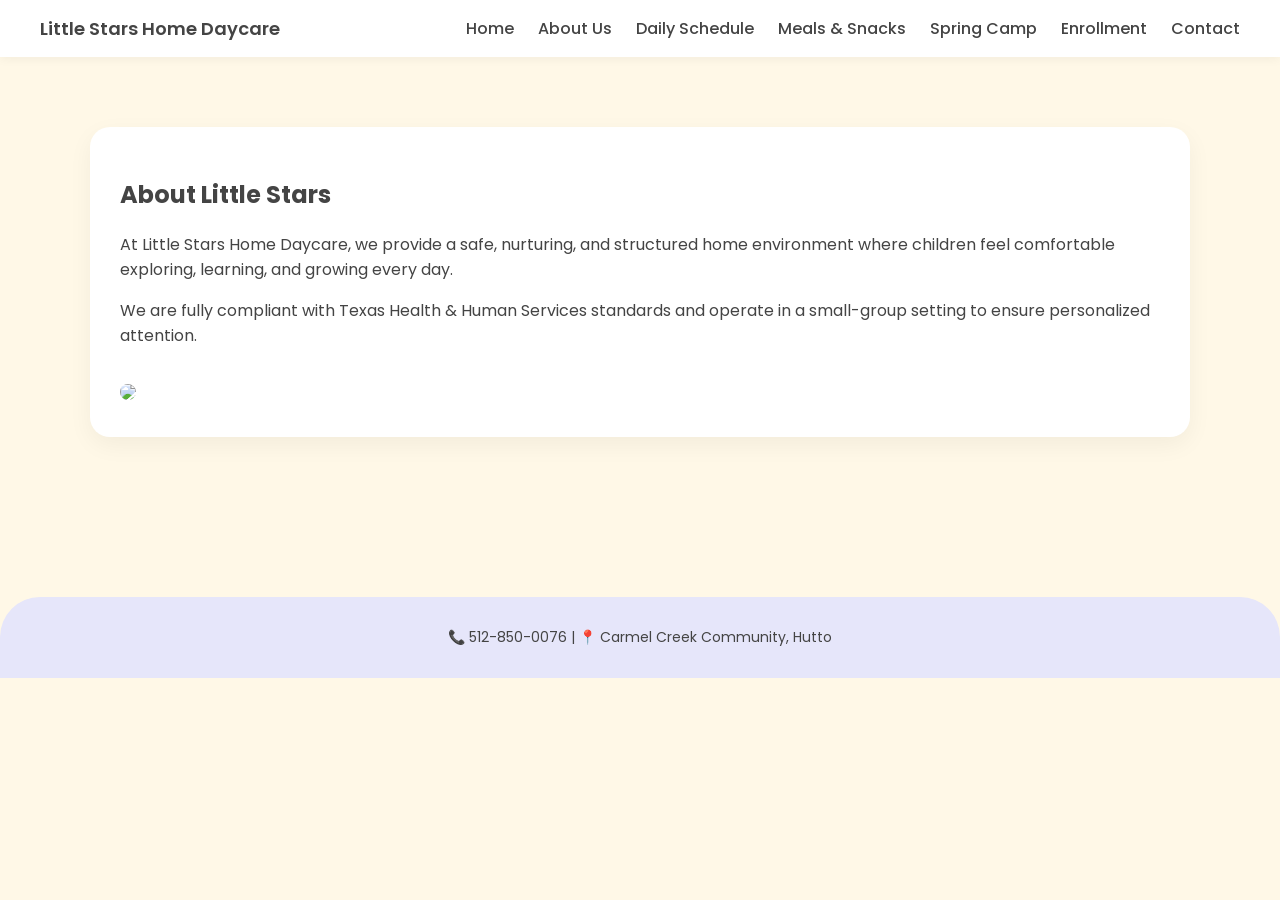
==== about.html @ d5d42a14 "Add about.html for Little Stars Home Daycare" ====
<!DOCTYPE html>
<html>
<head>
  <title>About Us - Little Stars Home Daycare</title>
  <link rel="stylesheet" href="style.css">
  <link href="https://fonts.googleapis.com/css2?family=Poppins:wght@300;500;600&display=swap" rel="stylesheet">
</head>
<body>

<nav>
  <div class="logo">Little Stars Home Daycare</div>
  <div>
    <a href="index.html">Home</a>
    <a href="about.html">About Us</a>
    <a href="schedule.html">Daily Schedule</a>
    <a href="meals.html">Meals & Snacks</a>
    <a href="spring-camp.html">Spring Camp</a>
    <a href="enrollment.html">Enrollment</a>
    <a href="contact.html">Contact</a>
  </div>
</nav>

<div class="section">
  <div class="card">
    <h2>About Little Stars</h2>
    <p>
      At Little Stars Home Daycare, we provide a safe, nurturing, and structured
      home environment where children feel comfortable exploring, learning,
      and growing every day.
    </p>
    <p>
      We are fully compliant with Texas Health & Human Services standards
      and operate in a small-group setting to ensure personalized attention.
    </p>

    <img src="images/classroom.jpg" class="image-placeholder">
  </div>
</div>

<footer>
  📞 512-850-0076 | 📍 Carmel Creek Community, Hutto
</footer>

</body>
</html>
---- style.css ----
body {
  margin: 0;
  font-family: 'Poppins', sans-serif;
  background-color: #FFF8E7;
  color: #444;
}

nav {
  background: white;
  padding: 15px 40px;
  display: flex;
  justify-content: space-between;
  align-items: center;
  box-shadow: 0 2px 10px rgba(0,0,0,0.05);
  position: sticky;
  top: 0;
  z-index: 1000;
}

.logo {
  font-weight: 600;
  font-size: 18px;
}

nav a {
  text-decoration: none;
  color: #444;
  margin-left: 20px;
  font-weight: 500;
}

nav a:hover {
  color: #7A9E9F;
}

.hero {
  background: linear-gradient(135deg, #E6E6FA, #DFF7F2);
  padding: 100px 20px;
  text-align: center;
  border-radius: 0 0 40px 40px;
}

.hero h1 {
  font-size: 2.6rem;
  margin-bottom: 15px;
}

.hero p {
  font-size: 1.2rem;
  margin-bottom: 25px;
}

.button {
  background: #7A9E9F;
  color: white;
  padding: 12px 25px;
  border-radius: 30px;
  text-decoration: none;
  font-weight: 500;
  display: inline-block;
}

.button:hover {
  background: #5f8586;
}

.section {
  padding: 70px 20px;
  max-width: 1100px;
  margin: auto;
}

.card {
  background: white;
  padding: 30px;
  border-radius: 20px;
  box-shadow: 0 8px 25px rgba(0,0,0,0.05);
  margin-bottom: 30px;
}

.image-placeholder {
  width: 100%;
  border-radius: 20px;
  margin-top: 20px;
}

form input, form textarea {
  width: 100%;
  padding: 12px;
  margin-bottom: 15px;
  border-radius: 10px;
  border: 1px solid #ddd;
  font-family: inherit;
}

form button {
  border: none;
  cursor: pointer;
}

footer {
  background: #E6E6FA;
  text-align: center;
  padding: 30px;
  margin-top: 60px;
  border-radius: 40px 40px 0 0;
  font-size: 14px;
}

/* Responsive */
@media (max-width: 768px) {
  nav {
    flex-direction: column;
  }

  nav div {
    margin-top: 10px;
    text-align: center;
  }

  .hero h1 {
    font-size: 2rem;
  }
}
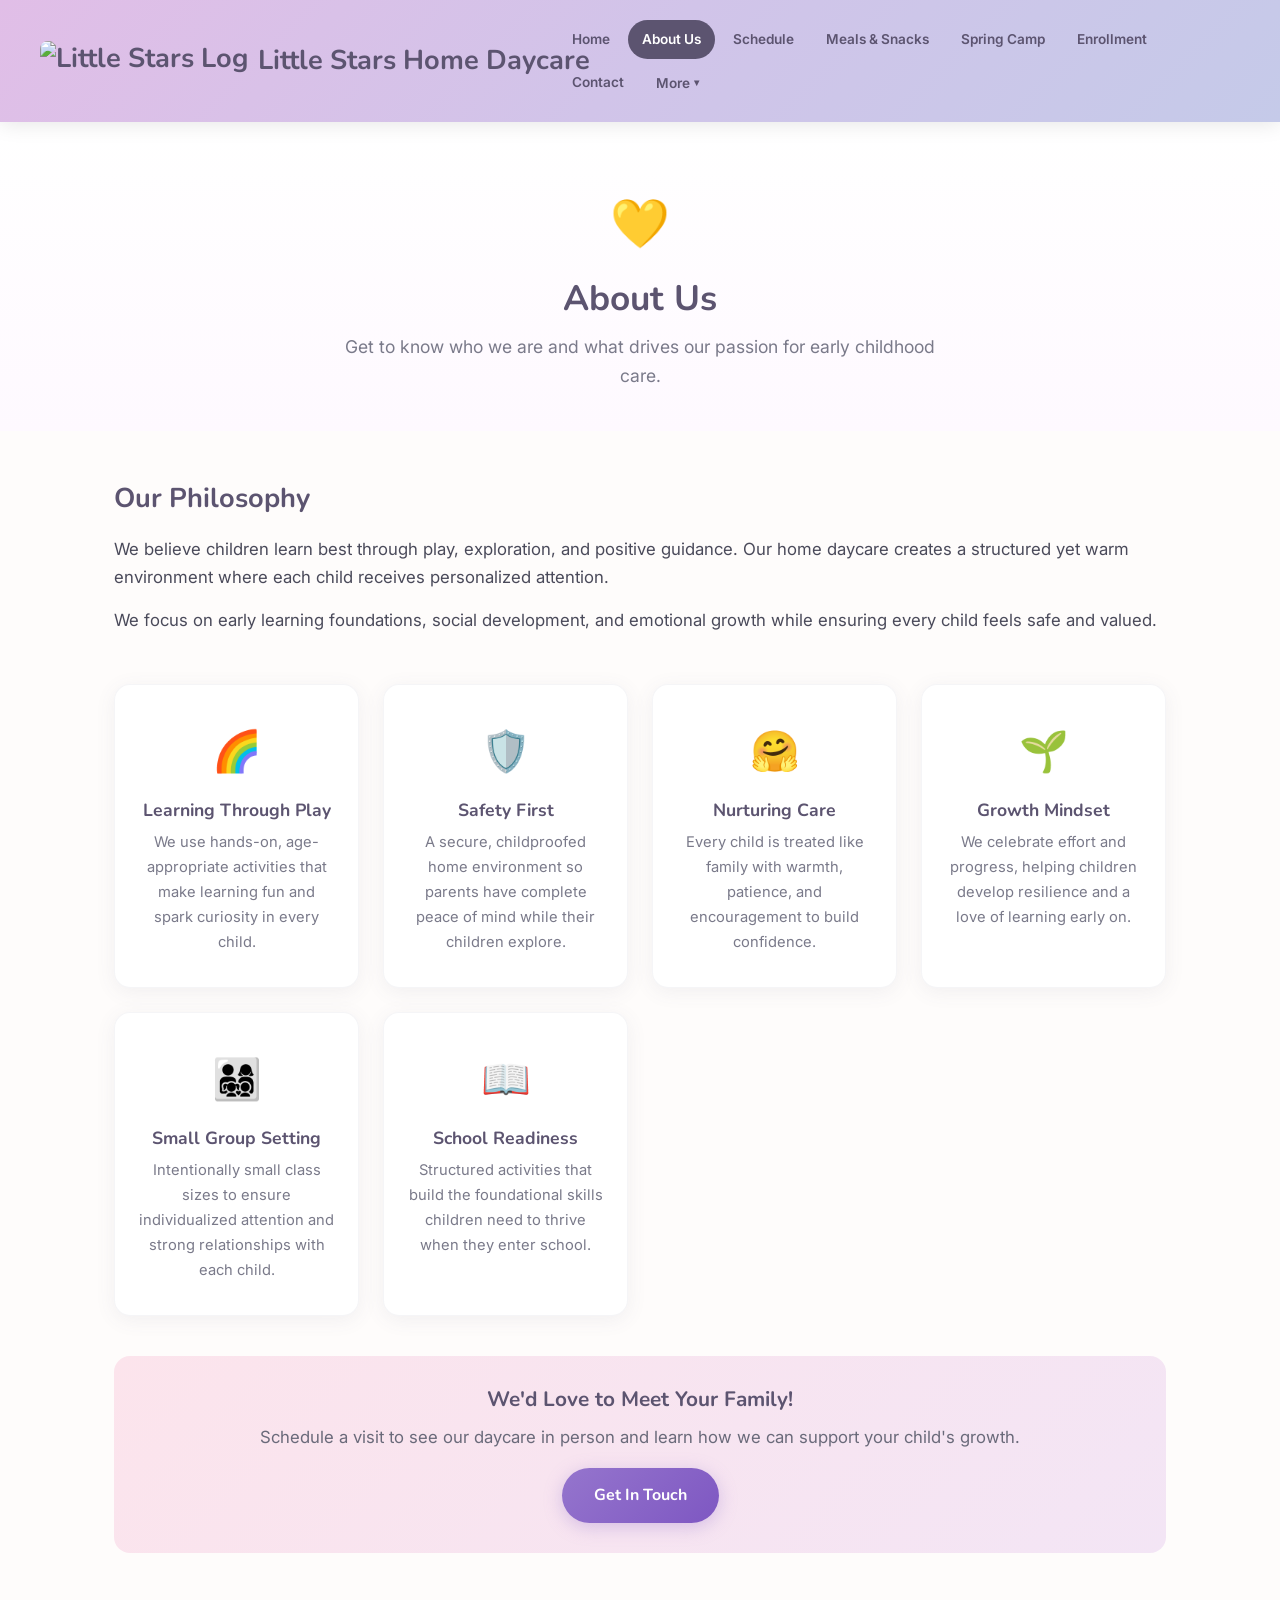
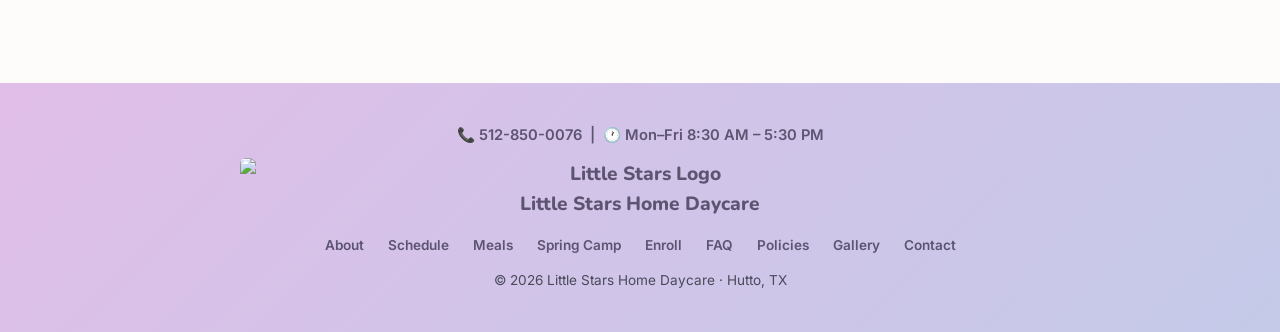
==== commit 1939ddc0: "Made many changes" ====
--- a/about.html
+++ b/about.html
@@ -1,44 +1,114 @@
 <!DOCTYPE html>
-<html>
+<html lang="en">
 <head>
+  <meta charset="UTF-8">
+  <meta name="viewport" content="width=device-width, initial-scale=1.0">
+  <meta name="description" content="Learn about Little Stars Home Daycare — our philosophy, values, and commitment to early childhood development in Hutto, TX.">
   <title>About Us - Little Stars Home Daycare</title>
-  <link rel="stylesheet" href="style.css">
-  <link href="https://fonts.googleapis.com/css2?family=Poppins:wght@300;500;600&display=swap" rel="stylesheet">
+  <link rel="preconnect" href="https://fonts.googleapis.com">
+  <link rel="preconnect" href="https://fonts.gstatic.com" crossorigin>
+  <link href="https://fonts.googleapis.com/css2?family=Inter:wght@400;500;600&family=Nunito:wght@700;800&display=swap" rel="stylesheet">
+  <link rel="icon" type="image/png" href="littlestarslogo.png">
+  <link rel="stylesheet" href="styles.css">
 </head>
 <body>
 
-<nav>
-  <div class="logo">Little Stars Home Daycare</div>
-  <div>
-    <a href="index.html">Home</a>
-    <a href="about.html">About Us</a>
-    <a href="schedule.html">Daily Schedule</a>
-    <a href="meals.html">Meals & Snacks</a>
-    <a href="spring-camp.html">Spring Camp</a>
-    <a href="enrollment.html">Enrollment</a>
-    <a href="contact.html">Contact</a>
+<header>
+  <div class="header-inner">
+    <h1><a href="index.html"><img src="littlestarslogo.png" alt="Little Stars Logo" class="logo-img"> Little Stars Home Daycare</a></h1>
+    <button class="menu-toggle" aria-label="Toggle menu" onclick="document.querySelector('nav').classList.toggle('active')">
+      <span></span><span></span><span></span>
+    </button>
+    <nav>
+      <a href="index.html">Home</a>
+      <a href="about.html" class="active">About Us</a>
+      <a href="schedule.html">Schedule</a>
+      <a href="meals.html">Meals &amp; Snacks</a>
+      <a href="springcamp.html">Spring Camp</a>
+      <a href="enrollment.html">Enrollment</a>
+      <a href="contact.html">Contact</a>
+      <div class="nav-dropdown">
+        <button class="dropdown-toggle">More <span class="dropdown-arrow">&#9662;</span></button>
+        <div class="dropdown-menu"><div class="dropdown-menu-inner">
+          <a href="gallery.html">Gallery</a>
+          <a href="faq.html">FAQ</a>
+          <a href="policies.html">Policies</a>
+        </div></div>
+      </div>
+    </nav>
   </div>
-</nav>
+</header>
 
-<div class="section">
-  <div class="card">
-    <h2>About Little Stars</h2>
-    <p>
-      At Little Stars Home Daycare, we provide a safe, nurturing, and structured
-      home environment where children feel comfortable exploring, learning,
-      and growing every day.
-    </p>
-    <p>
-      We are fully compliant with Texas Health & Human Services standards
-      and operate in a small-group setting to ensure personalized attention.
-    </p>
+<div class="page-banner">
+  <span class="banner-icon">💛</span>
+  <h2>About Us</h2>
+  <p>Get to know who we are and what drives our passion for early childhood care.</p>
+</div>
 
-    <img src="images/classroom.jpg" class="image-placeholder">
+<div class="container">
+  <div class="section">
+    <h2>Our Philosophy</h2>
+    <p>We believe children learn best through play, exploration, and positive guidance. Our home daycare creates a structured yet warm environment where each child receives personalized attention.</p>
+    <p>We focus on early learning foundations, social development, and emotional growth while ensuring every child feels safe and valued.</p>
+  </div>
+
+  <div class="values-grid">
+    <div class="value-card animate-in">
+      <span class="value-icon">🌈</span>
+      <h3>Learning Through Play</h3>
+      <p>We use hands-on, age-appropriate activities that make learning fun and spark curiosity in every child.</p>
+    </div>
+    <div class="value-card animate-in">
+      <span class="value-icon">🛡️</span>
+      <h3>Safety First</h3>
+      <p>A secure, childproofed home environment so parents have complete peace of mind while their children explore.</p>
+    </div>
+    <div class="value-card animate-in">
+      <span class="value-icon">🤗</span>
+      <h3>Nurturing Care</h3>
+      <p>Every child is treated like family with warmth, patience, and encouragement to build confidence.</p>
+    </div>
+    <div class="value-card animate-in">
+      <span class="value-icon">🌱</span>
+      <h3>Growth Mindset</h3>
+      <p>We celebrate effort and progress, helping children develop resilience and a love of learning early on.</p>
+    </div>
+    <div class="value-card animate-in">
+      <span class="value-icon">👨‍👩‍👧‍👦</span>
+      <h3>Small Group Setting</h3>
+      <p>Intentionally small class sizes to ensure individualized attention and strong relationships with each child.</p>
+    </div>
+    <div class="value-card animate-in">
+      <span class="value-icon">📖</span>
+      <h3>School Readiness</h3>
+      <p>Structured activities that build the foundational skills children need to thrive when they enter school.</p>
+    </div>
+  </div>
+
+  <div class="highlight-box" style="margin-top: 40px;">
+    <h3>We'd Love to Meet Your Family!</h3>
+    <p>Schedule a visit to see our daycare in person and learn how we can support your child's growth.</p>
+    <a href="contact.html" class="btn btn-primary" style="margin-top: 16px;">Get In Touch</a>
   </div>
 </div>
 
 <footer>
-  📞 512-850-0076 | 📍 Carmel Creek Community, Hutto
+  <div class="footer-inner">
+    <div class="footer-info">📞 512-850-0076 &nbsp;|&nbsp; 🕐 Mon–Fri 8:30 AM – 5:30 PM</div>
+    <div class="footer-brand"><img src="littlestarslogo.png" alt="Little Stars Logo" class="logo-img">Little Stars Home Daycare</div>
+    <div class="footer-links">
+      <a href="about.html">About</a>
+      <a href="schedule.html">Schedule</a>
+      <a href="meals.html">Meals</a>
+      <a href="springcamp.html">Spring Camp</a>
+      <a href="enrollment.html">Enroll</a>
+      <a href="faq.html">FAQ</a>
+      <a href="policies.html">Policies</a>
+      <a href="gallery.html">Gallery</a>
+      <a href="contact.html">Contact</a>
+    </div>
+    <div class="footer-copy">&copy; 2026 Little Stars Home Daycare &middot; Hutto, TX</div>
+  </div>
 </footer>
 
 </body>
--- a/styles.css
+++ b/styles.css
@@ -0,0 +1,1302 @@
+/* ===== Google Fonts imported in HTML ===== */
+
+/* ===== Reset & Base ===== */
+*, *::before, *::after {
+  margin: 0;
+  padding: 0;
+  box-sizing: border-box;
+}
+
+html {
+  scroll-behavior: smooth;
+}
+
+body {
+  font-family: 'Inter', 'Segoe UI', sans-serif;
+  background-color: #fefcfb;
+  color: #4a4a5a;
+  line-height: 1.7;
+  overflow-x: hidden;
+}
+
+h1, h2, h3, h4 {
+  font-family: 'Nunito', 'Segoe UI', sans-serif;
+  color: #5c5470;
+  line-height: 1.3;
+}
+
+:root {
+  --text-light: #7a7a8a;
+}
+
+img {
+  max-width: 100%;
+  display: block;
+}
+
+a {
+  color: inherit;
+  text-decoration: none;
+}
+
+/* ===== Header & Navigation ===== */
+header {
+  background: linear-gradient(135deg, #e1bee7 0%, #d1c4e9 50%, #c5cae9 100%);
+  padding: 20px 30px;
+  position: sticky;
+  top: 0;
+  z-index: 1000;
+  box-shadow: 0 2px 20px rgba(0,0,0,0.1);
+}
+
+.header-inner {
+  max-width: 1200px;
+  margin: 0 auto;
+  display: flex;
+  align-items: center;
+  justify-content: space-between;
+  gap: 12px;
+  position: relative;
+}
+
+header h1 {
+  font-size: 1.7rem;
+  color: #5c5470;
+  white-space: nowrap;
+  min-width: 0;
+}
+
+header h1 a {
+  display: flex;
+  align-items: center;
+  gap: 10px;
+  text-decoration: none;
+  color: inherit;
+  white-space: nowrap;
+}
+
+header h1 .logo-img {
+  height: 40px;
+  width: auto;
+  border-radius: 8px;
+}
+
+.footer-brand .logo-img {
+  height: 30px;
+  width: auto;
+  vertical-align: middle;
+  border-radius: 6px;
+  margin-right: 6px;
+}
+
+header h1 .logo-icon {
+  font-size: 1.8rem;
+}
+
+nav {
+  display: flex;
+  align-items: center;
+  gap: 4px;
+  flex-wrap: wrap;
+}
+
+nav a {
+  padding: 8px 14px;
+  border-radius: 25px;
+  font-weight: 600;
+  font-size: 0.85rem;
+  color: #5c5470;
+  transition: all 0.3s ease;
+  position: relative;
+}
+
+nav a:hover {
+  background: rgba(92, 84, 112, 0.1);
+  color: #3d3555;
+}
+
+nav a.active {
+  background: #5c5470;
+  color: #fff;
+}
+
+/* Nav Dropdown (More menu) */
+.nav-dropdown {
+  position: relative;
+}
+
+.nav-dropdown > .dropdown-toggle {
+  padding: 8px 14px;
+  border-radius: 25px;
+  font-weight: 600;
+  font-size: 0.85rem;
+  color: #5c5470;
+  cursor: pointer;
+  transition: all 0.3s ease;
+  background: transparent;
+  border: none;
+  font-family: 'Inter', 'Segoe UI', sans-serif;
+  display: flex;
+  align-items: center;
+  gap: 4px;
+}
+
+.nav-dropdown > .dropdown-toggle:hover {
+  background: rgba(92, 84, 112, 0.1);
+  color: #3d3555;
+}
+
+.nav-dropdown > .dropdown-toggle.has-active {
+  background: #5c5470;
+  color: #fff;
+}
+
+.dropdown-arrow {
+  font-size: 0.65rem;
+  transition: transform 0.3s ease;
+}
+
+.nav-dropdown:hover .dropdown-arrow {
+  transform: rotate(180deg);
+}
+
+.dropdown-menu {
+  display: none;
+  position: absolute;
+  top: 100%;
+  right: 0;
+  padding-top: 6px;
+  background: transparent;
+  min-width: 170px;
+  z-index: 1002;
+}
+
+.dropdown-menu-inner {
+  background: #fff;
+  border-radius: 14px;
+  box-shadow: 0 10px 35px rgba(92, 84, 112, 0.18);
+  border: 1px solid rgba(92, 84, 112, 0.08);
+  padding: 8px;
+}
+
+.nav-dropdown:hover .dropdown-menu {
+  display: block;
+}
+
+.dropdown-menu a {
+  display: block;
+  padding: 10px 16px;
+  border-radius: 10px;
+  font-weight: 600;
+  font-size: 0.88rem;
+  color: #5c5470;
+  transition: all 0.2s ease;
+  white-space: nowrap;
+}
+
+.dropdown-menu a:hover {
+  background: rgba(92, 84, 112, 0.08);
+}
+
+.dropdown-menu a.active {
+  background: #5c5470;
+  color: #fff;
+}
+
+/* Hamburger Menu */
+.menu-toggle {
+  display: none;
+  flex-direction: column;
+  gap: 5px;
+  cursor: pointer;
+  padding: 8px;
+  border: none;
+  background: transparent;
+  z-index: 1001;
+}
+
+.menu-toggle span {
+  display: block;
+  width: 26px;
+  height: 3px;
+  background: #5c5470;
+  border-radius: 3px;
+  transition: all 0.3s ease;
+}
+
+/* ===== Hero Section ===== */
+.hero {
+  text-align: center;
+  padding: 80px 20px 60px;
+  background: linear-gradient(180deg, #ffffff 0%, #fef9ff 100%);
+  position: relative;
+}
+
+.hero::after {
+  content: '';
+  position: absolute;
+  bottom: 0;
+  left: 0;
+  right: 0;
+  height: 80px;
+  background: linear-gradient(180deg, transparent, #fefcfb);
+}
+
+.hero img {
+  width: 100%;
+  max-width: 900px;
+  max-height: 450px;
+  object-fit: cover;
+  border-radius: 20px;
+  margin: 0 auto 30px;
+  box-shadow: 0 15px 40px rgba(92, 84, 112, 0.15);
+}
+
+.hero h2 {
+  font-size: 2.4rem;
+  margin-bottom: 12px;
+  background: linear-gradient(135deg, #5c5470, #9575cd);
+  -webkit-background-clip: text;
+  -webkit-text-fill-color: transparent;
+  background-clip: text;
+}
+
+.hero p {
+  font-size: 1.2rem;
+  color: #7a7a8a;
+  max-width: 600px;
+  margin: 0 auto;
+}
+
+/* ===== Page Banner (for inner pages) ===== */
+.page-banner {
+  text-align: center;
+  padding: 60px 20px 40px;
+  background: linear-gradient(180deg, #ffffff 0%, #fef9ff 100%);
+}
+
+.page-banner h2 {
+  font-size: 2.2rem;
+  margin-bottom: 10px;
+}
+
+.page-banner p {
+  font-size: 1.1rem;
+  color: #7a7a8a;
+  max-width: 600px;
+  margin: 0 auto;
+}
+
+.page-banner .banner-icon {
+  font-size: 3rem;
+  margin-bottom: 12px;
+  display: block;
+}
+
+/* ===== Container ===== */
+.container {
+  max-width: 1100px;
+  margin: 0 auto;
+  padding: 50px 24px;
+}
+
+/* ===== Section ===== */
+.section {
+  margin-bottom: 50px;
+}
+
+.section h2 {
+  color: #5c5470;
+  margin-bottom: 18px;
+  font-size: 1.7rem;
+}
+
+.section p {
+  margin-bottom: 14px;
+  font-size: 1.05rem;
+}
+
+/* ===== Card Grid ===== */
+.card-grid {
+  display: grid;
+  grid-template-columns: repeat(auto-fit, minmax(280px, 1fr));
+  gap: 24px;
+  margin-top: 30px;
+}
+
+.card {
+  background: #fff;
+  border-radius: 16px;
+  padding: 32px 28px;
+  box-shadow: 0 4px 20px rgba(92, 84, 112, 0.08);
+  border: 1px solid rgba(92, 84, 112, 0.06);
+  transition: transform 0.3s ease, box-shadow 0.3s ease;
+}
+
+.card:hover {
+  transform: translateY(-4px);
+  box-shadow: 0 12px 35px rgba(92, 84, 112, 0.14);
+}
+
+.card .card-icon {
+  font-size: 2.4rem;
+  margin-bottom: 16px;
+  display: block;
+}
+
+.card h3 {
+  font-size: 1.2rem;
+  margin-bottom: 10px;
+  color: #5c5470;
+}
+
+.card p {
+  font-size: 0.95rem;
+  color: #6a6a7a;
+}
+
+/* ===== Timeline (Schedule) ===== */
+.timeline {
+  position: relative;
+  padding-left: 40px;
+  margin-top: 30px;
+}
+
+.timeline::before {
+  content: '';
+  position: absolute;
+  left: 14px;
+  top: 0;
+  bottom: 0;
+  width: 3px;
+  background: linear-gradient(180deg, #ce93d8, #9575cd, #7986cb);
+  border-radius: 3px;
+}
+
+.timeline-item {
+  position: relative;
+  margin-bottom: 28px;
+  padding: 20px 24px;
+  background: #fff;
+  border-radius: 14px;
+  box-shadow: 0 3px 15px rgba(92, 84, 112, 0.07);
+  border: 1px solid rgba(92, 84, 112, 0.05);
+  transition: transform 0.2s ease;
+}
+
+.timeline-item:hover {
+  transform: translateX(4px);
+}
+
+.timeline-item::before {
+  content: '';
+  position: absolute;
+  left: -33px;
+  top: 24px;
+  width: 14px;
+  height: 14px;
+  background: #9575cd;
+  border-radius: 50%;
+  border: 3px solid #fff;
+  box-shadow: 0 0 0 2px #ce93d8;
+}
+
+.timeline-item .time {
+  font-weight: 700;
+  color: #9575cd;
+  font-size: 0.95rem;
+  margin-bottom: 4px;
+}
+
+.timeline-item .activity {
+  color: #4a4a5a;
+  font-size: 1.05rem;
+}
+
+/* ===== Meal Cards ===== */
+.meal-grid {
+  display: grid;
+  grid-template-columns: repeat(auto-fit, minmax(240px, 1fr));
+  gap: 20px;
+  margin-top: 30px;
+}
+
+.meal-card {
+  background: #fff;
+  border-radius: 14px;
+  padding: 24px;
+  text-align: center;
+  box-shadow: 0 3px 15px rgba(92, 84, 112, 0.07);
+  border: 1px solid rgba(92, 84, 112, 0.05);
+  transition: transform 0.3s ease;
+}
+
+.meal-card:hover {
+  transform: translateY(-3px);
+}
+
+.meal-card .meal-icon {
+  font-size: 2.5rem;
+  margin-bottom: 12px;
+  display: block;
+}
+
+.meal-card h3 {
+  font-size: 1.1rem;
+  color: #5c5470;
+  margin-bottom: 8px;
+}
+
+.meal-card p {
+  font-size: 0.92rem;
+  color: #7a7a8a;
+}
+
+/* ===== Weekly Menu Table ===== */
+.menu-table-wrapper {
+  overflow-x: auto;
+  margin: 0 auto 40px;
+  max-width: 960px;
+  border-radius: 16px;
+  box-shadow: 0 4px 20px rgba(0, 0, 0, 0.06);
+}
+
+.menu-table {
+  width: 100%;
+  border-collapse: collapse;
+  font-size: 0.92rem;
+  background: #fff;
+  border-radius: 16px;
+  overflow: hidden;
+}
+
+.menu-table thead tr {
+  background: linear-gradient(135deg, #7c5cbf 0%, #a78bfa 100%);
+  color: #fff;
+}
+
+.menu-table th {
+  padding: 14px 12px;
+  font-weight: 700;
+  font-family: 'Nunito', sans-serif;
+  font-size: 0.88rem;
+  text-align: center;
+  letter-spacing: 0.3px;
+}
+
+.menu-table td {
+  padding: 14px 12px;
+  text-align: center;
+  vertical-align: top;
+  border-bottom: 1px solid #f0eef5;
+  line-height: 1.6;
+  color: #4a4a5a;
+}
+
+.menu-table tbody tr:hover {
+  background-color: #faf8ff;
+}
+
+.menu-table .meal-label {
+  font-weight: 700;
+  font-family: 'Nunito', sans-serif;
+  color: #5b3e96;
+  white-space: nowrap;
+  text-align: left;
+  min-width: 110px;
+}
+
+.menu-table .lunch-row {
+  background: #fef9f0;
+}
+
+.menu-table .lunch-row td[colspan] {
+  font-style: italic;
+  color: #9a8a6a;
+  font-weight: 500;
+}
+
+@media (max-width: 768px) {
+  .menu-table {
+    font-size: 0.82rem;
+  }
+  .menu-table th,
+  .menu-table td {
+    padding: 10px 8px;
+  }
+}
+
+/* ===== CTA Button ===== */
+.btn {
+  display: inline-block;
+  padding: 14px 32px;
+  border-radius: 30px;
+  font-weight: 700;
+  font-size: 1rem;
+  text-align: center;
+  transition: all 0.3s ease;
+  cursor: pointer;
+  border: none;
+  font-family: 'Nunito', 'Segoe UI', sans-serif;
+}
+
+.btn-primary {
+  background: linear-gradient(135deg, #9575cd, #7e57c2);
+  color: #fff;
+  box-shadow: 0 4px 18px rgba(149, 117, 205, 0.35);
+}
+
+.btn-primary:hover {
+  background: linear-gradient(135deg, #7e57c2, #673ab7);
+  box-shadow: 0 6px 25px rgba(149, 117, 205, 0.45);
+  transform: translateY(-2px);
+}
+
+.btn-secondary {
+  background: #fff;
+  color: #5c5470;
+  border: 2px solid #5c5470;
+}
+
+.btn-secondary:hover {
+  background: #5c5470;
+  color: #fff;
+}
+
+/* ===== Contact Form ===== */
+.contact-form {
+  max-width: 600px;
+  margin: 30px auto 0;
+}
+
+.form-group {
+  margin-bottom: 20px;
+}
+
+.form-group label {
+  display: block;
+  font-weight: 600;
+  margin-bottom: 6px;
+  color: #5c5470;
+  font-size: 0.95rem;
+}
+
+.form-group input,
+.form-group textarea,
+.form-group select {
+  width: 100%;
+  padding: 14px 18px;
+  border: 2px solid #e8e0f0;
+  border-radius: 12px;
+  font-size: 1rem;
+  font-family: 'Inter', 'Segoe UI', sans-serif;
+  color: #4a4a5a;
+  transition: border-color 0.3s ease, box-shadow 0.3s ease;
+  background: #fff;
+}
+
+.form-group input:focus,
+.form-group textarea:focus,
+.form-group select:focus {
+  outline: none;
+  border-color: #9575cd;
+  box-shadow: 0 0 0 3px rgba(149, 117, 205, 0.15);
+}
+
+.form-group textarea {
+  resize: vertical;
+  min-height: 120px;
+}
+
+/* ===== Contact Info Cards ===== */
+.contact-info-grid {
+  display: grid;
+  grid-template-columns: repeat(auto-fit, minmax(200px, 1fr));
+  gap: 20px;
+  margin-bottom: 40px;
+}
+
+.contact-info-card {
+  text-align: center;
+  padding: 28px 20px;
+  background: #fff;
+  border-radius: 14px;
+  box-shadow: 0 3px 15px rgba(92, 84, 112, 0.07);
+  border: 1px solid rgba(92, 84, 112, 0.05);
+}
+
+.contact-info-card .info-icon {
+  font-size: 2rem;
+  margin-bottom: 10px;
+  display: block;
+}
+
+.contact-info-card h3 {
+  font-size: 1rem;
+  color: #5c5470;
+  margin-bottom: 4px;
+}
+
+.contact-info-card p {
+  color: #7a7a8a;
+  font-size: 0.95rem;
+}
+
+.contact-info-card a {
+  color: #9575cd;
+  font-weight: 600;
+}
+
+.contact-info-card a:hover {
+  text-decoration: underline;
+}
+
+/* ===== Spring Break Feature ===== */
+.camp-highlights {
+  display: grid;
+  grid-template-columns: repeat(auto-fit, minmax(200px, 1fr));
+  gap: 18px;
+  margin: 30px 0;
+}
+
+.camp-highlight {
+  text-align: center;
+  padding: 24px 16px;
+  background: linear-gradient(135deg, #fce4ec, #f3e5f5);
+  border-radius: 14px;
+  transition: transform 0.3s ease;
+}
+
+.camp-highlight:hover {
+  transform: scale(1.03);
+}
+
+.camp-highlight .highlight-icon {
+  font-size: 2.2rem;
+  margin-bottom: 10px;
+  display: block;
+}
+
+.camp-highlight h3 {
+  font-size: 1rem;
+  color: #5c5470;
+}
+
+/* ===== Camp Theme Cards ===== */
+.camp-themes {
+  display: grid;
+  grid-template-columns: repeat(auto-fit, minmax(170px, 1fr));
+  gap: 20px;
+  margin: 30px 0;
+}
+
+.camp-theme-card {
+  position: relative;
+  text-align: center;
+  padding: 28px 16px 22px;
+  background: #fff;
+  border-radius: 16px;
+  box-shadow: 0 4px 18px rgba(0, 0, 0, 0.06);
+  border-top: 4px solid var(--accent, #7c5cbf);
+  transition: transform 0.3s ease, box-shadow 0.3s ease;
+  overflow: hidden;
+}
+
+.camp-theme-card:hover {
+  transform: translateY(-5px);
+  box-shadow: 0 8px 28px rgba(0, 0, 0, 0.1);
+}
+
+.camp-theme-card .theme-day {
+  display: inline-block;
+  font-size: 0.7rem;
+  font-weight: 700;
+  text-transform: uppercase;
+  letter-spacing: 1.2px;
+  color: #fff;
+  background: var(--accent, #7c5cbf);
+  padding: 3px 14px;
+  border-radius: 20px;
+  margin-bottom: 12px;
+}
+
+.camp-theme-card .theme-icon {
+  display: block;
+  font-size: 2.5rem;
+  margin-bottom: 10px;
+}
+
+.camp-theme-card h3 {
+  font-family: 'Nunito', sans-serif;
+  font-size: 1.05rem;
+  color: #3a3a4a;
+  margin-bottom: 6px;
+}
+
+.camp-theme-card p {
+  font-size: 0.85rem;
+  color: #7a7a8a;
+  line-height: 1.5;
+}
+
+/* Camp schedule table extras */
+.camp-schedule-table td[colspan] {
+  font-weight: 500;
+  color: #5b3e96;
+}
+
+.camp-schedule-table td em {
+  display: block;
+  font-size: 0.82em;
+  color: #9a8ab0;
+  margin-top: 2px;
+}
+
+/* Alternating row colors for camp table */
+.camp-schedule-table tbody tr:nth-child(odd) {
+  background-color: #faf8ff;
+}
+
+.camp-schedule-table tbody tr:nth-child(even) {
+  background-color: #fff;
+}
+
+/* Special row highlights */
+.camp-schedule-table tbody tr.row-arrival {
+  background: linear-gradient(135deg, #e8f5e9, #f1f8e9);
+}
+
+.camp-schedule-table tbody tr.row-breakfast {
+  background: linear-gradient(135deg, #fff8e1, #fff3e0);
+}
+
+.camp-schedule-table tbody tr.row-outdoor {
+  background: linear-gradient(135deg, #e0f7fa, #e8f5e9);
+}
+
+.camp-schedule-table tbody tr.row-lunch {
+  background: linear-gradient(135deg, #fff3e0, #fce4ec);
+}
+
+.camp-schedule-table tbody tr.row-nap {
+  background: linear-gradient(135deg, #ede7f6, #e8eaf6);
+}
+
+.camp-schedule-table tbody tr.row-snack {
+  background: linear-gradient(135deg, #fce4ec, #fff3e0);
+}
+
+.camp-schedule-table tbody tr.row-craft {
+  background: linear-gradient(135deg, #fce4ec, #f3e5f5);
+}
+
+.camp-schedule-table tbody tr.row-freeplay {
+  background: linear-gradient(135deg, #e8f5e9, #e0f2f1);
+}
+
+.camp-schedule-table tbody tr.row-story {
+  background: linear-gradient(135deg, #e3f2fd, #ede7f6);
+}
+
+.camp-schedule-table tbody tr.row-pickup {
+  background: linear-gradient(135deg, #f3e5f5, #fce4ec);
+}
+
+.camp-schedule-table tbody tr:hover {
+  filter: brightness(0.97);
+  transition: filter 0.2s ease;
+}
+
+/* ===== Enrollment Highlights ===== */
+.enrollment-features {
+  display: grid;
+  grid-template-columns: repeat(auto-fit, minmax(250px, 1fr));
+  gap: 24px;
+  margin: 30px 0;
+}
+
+.enrollment-feature {
+  display: flex;
+  align-items: flex-start;
+  gap: 16px;
+  padding: 24px;
+  background: #fff;
+  border-radius: 14px;
+  box-shadow: 0 3px 15px rgba(92, 84, 112, 0.07);
+  border: 1px solid rgba(92, 84, 112, 0.05);
+}
+
+.enrollment-feature .feature-icon {
+  font-size: 1.8rem;
+  flex-shrink: 0;
+}
+
+.enrollment-feature h3 {
+  font-size: 1.05rem;
+  color: #5c5470;
+  margin-bottom: 4px;
+}
+
+.enrollment-feature p {
+  font-size: 0.92rem;
+  color: #7a7a8a;
+}
+
+/* ===== About Values ===== */
+.values-grid {
+  display: grid;
+  grid-template-columns: repeat(auto-fit, minmax(220px, 1fr));
+  gap: 24px;
+  margin-top: 30px;
+}
+
+.value-card {
+  text-align: center;
+  padding: 32px 24px;
+  background: #fff;
+  border-radius: 16px;
+  box-shadow: 0 4px 20px rgba(92, 84, 112, 0.08);
+  border: 1px solid rgba(92, 84, 112, 0.06);
+  transition: transform 0.3s ease;
+}
+
+.value-card:hover {
+  transform: translateY(-4px);
+}
+
+.value-card .value-icon {
+  font-size: 2.5rem;
+  margin-bottom: 14px;
+  display: block;
+}
+
+.value-card h3 {
+  font-size: 1.1rem;
+  color: #5c5470;
+  margin-bottom: 8px;
+}
+
+.value-card p {
+  font-size: 0.92rem;
+  color: #7a7a8a;
+}
+
+/* ===== Text Highlights ===== */
+.highlight-box {
+  background: linear-gradient(135deg, #fce4ec, #f3e5f5);
+  border-radius: 16px;
+  padding: 30px;
+  margin: 20px 0;
+  text-align: center;
+}
+
+.highlight-box h3 {
+  font-size: 1.3rem;
+  color: #5c5470;
+  margin-bottom: 10px;
+}
+
+.highlight-box p {
+  font-size: 1.05rem;
+  color: #6a6a7a;
+}
+
+/* ===== Footer ===== */
+footer {
+  text-align: center;
+  padding: 40px 20px;
+  background: linear-gradient(135deg, #e1bee7 0%, #d1c4e9 50%, #c5cae9 100%);
+  margin-top: 60px;
+  font-size: 0.9rem;
+  color: #4a4a5a;
+}
+
+.footer-inner {
+  max-width: 800px;
+  margin: 0 auto;
+}
+
+.footer-inner .footer-brand {
+  font-family: 'Nunito', 'Segoe UI', sans-serif;
+  font-weight: 800;
+  font-size: 1.2rem;
+  color: #5c5470;
+  margin-bottom: 8px;
+}
+
+.footer-inner .footer-links {
+  margin: 12px 0;
+}
+
+.footer-inner .footer-links a {
+  color: #5c5470;
+  margin: 0 10px;
+  font-weight: 600;
+  font-size: 0.85rem;
+  transition: color 0.3s;
+}
+
+.footer-inner .footer-links a:hover {
+  color: #9575cd;
+}
+
+.footer-inner .footer-copy {
+  margin-top: 12px;
+  font-size: 0.85rem;
+}
+
+/* ===== Animations ===== */
+@keyframes fadeInUp {
+  from {
+    opacity: 0;
+    transform: translateY(20px);
+  }
+  to {
+    opacity: 1;
+    transform: translateY(0);
+  }
+}
+
+.animate-in {
+  animation: fadeInUp 0.6s ease forwards;
+}
+
+.animate-in:nth-child(2) { animation-delay: 0.1s; }
+.animate-in:nth-child(3) { animation-delay: 0.2s; }
+.animate-in:nth-child(4) { animation-delay: 0.3s; }
+.animate-in:nth-child(5) { animation-delay: 0.4s; }
+.animate-in:nth-child(6) { animation-delay: 0.5s; }
+
+/* ===== Responsive ===== */
+@media (max-width: 768px) {
+  .menu-toggle {
+    display: flex;
+  }
+
+  nav {
+    display: none;
+    width: 100%;
+    flex-direction: column;
+    gap: 4px;
+    padding-top: 12px;
+    position: absolute;
+    top: 100%;
+    left: 0;
+    background: linear-gradient(135deg, #fce4ec 0%, #f3e5f5 50%, #e8eaf6 100%);
+    padding: 12px 16px;
+    border-radius: 0 0 16px 16px;
+    box-shadow: 0 8px 20px rgba(0,0,0,0.08);
+    z-index: 999;
+  }
+
+  nav.active {
+    display: flex;
+  }
+
+  nav a {
+    padding: 12px 16px;
+    text-align: center;
+    width: 100%;
+    border-radius: 12px;
+  }
+
+  /* Flatten dropdown on mobile */
+  .nav-dropdown {
+    width: 100%;
+  }
+
+  .nav-dropdown > .dropdown-toggle {
+    display: none;
+  }
+
+  .dropdown-menu {
+    display: contents;
+    position: static;
+    box-shadow: none;
+    border: none;
+    padding: 0;
+    min-width: unset;
+    background: transparent;
+  }
+
+  .dropdown-menu a {
+    padding: 12px 16px;
+    text-align: center;
+    width: 100%;
+    border-radius: 12px;
+    font-size: 0.9rem;
+  }
+
+  header h1 {
+    font-size: 1.15rem;
+  }
+
+  .hero h2 {
+    font-size: 1.6rem;
+  }
+
+  .hero {
+    padding: 50px 16px 40px;
+  }
+
+  .page-banner h2 {
+    font-size: 1.6rem;
+  }
+
+  .container {
+    padding: 35px 16px;
+  }
+
+  .timeline {
+    padding-left: 30px;
+  }
+
+  .timeline::before {
+    left: 10px;
+  }
+
+  .timeline-item::before {
+    left: -27px;
+    width: 12px;
+    height: 12px;
+  }
+}
+
+@media (max-width: 480px) {
+  header h1 {
+    font-size: 1rem;
+  }
+
+  .hero h2 {
+    font-size: 1.35rem;
+  }
+
+  .card-grid {
+    grid-template-columns: 1fr;
+  }
+
+  .meal-grid {
+    grid-template-columns: 1fr;
+  }
+
+  .camp-highlights {
+    grid-template-columns: 1fr 1fr;
+  }
+
+  .camp-themes {
+    grid-template-columns: 1fr 1fr;
+  }
+}
+
+/* ===== Testimonials ===== */
+.testimonial-grid {
+  display: grid;
+  grid-template-columns: repeat(auto-fit, minmax(280px, 1fr));
+  gap: 24px;
+  margin-top: 10px;
+}
+
+.testimonial-card {
+  background: #fff;
+  border-radius: 16px;
+  padding: 30px 28px;
+  box-shadow: 0 4px 20px rgba(92, 84, 112, 0.08);
+  border: 1px solid rgba(92, 84, 112, 0.06);
+  border-top: 4px solid #ce93d8;
+  transition: transform 0.3s ease;
+}
+
+.testimonial-card:hover {
+  transform: translateY(-3px);
+}
+
+.testimonial-stars {
+  font-size: 1rem;
+  letter-spacing: 2px;
+  margin-bottom: 12px;
+}
+
+.testimonial-text {
+  font-size: 1rem;
+  font-style: italic;
+  color: #5a5a6a;
+  line-height: 1.7;
+  margin-bottom: 16px;
+}
+
+.testimonial-author {
+  font-weight: 700;
+  font-size: 0.92rem;
+  color: #5c5470;
+}
+
+/* ===== FAQ Accordion ===== */
+.faq-list {
+  max-width: 800px;
+  margin: 0 auto;
+}
+
+.faq-item {
+  background: #fff;
+  border-radius: 14px;
+  margin-bottom: 12px;
+  box-shadow: 0 3px 15px rgba(92, 84, 112, 0.07);
+  border: 1px solid rgba(92, 84, 112, 0.06);
+  overflow: hidden;
+  transition: box-shadow 0.3s ease;
+}
+
+.faq-item[open] {
+  box-shadow: 0 6px 25px rgba(92, 84, 112, 0.12);
+}
+
+.faq-question {
+  padding: 20px 24px;
+  font-weight: 700;
+  font-size: 1.05rem;
+  color: #5c5470;
+  cursor: pointer;
+  list-style: none;
+  display: flex;
+  justify-content: space-between;
+  align-items: center;
+  transition: background 0.2s ease;
+  font-family: 'Nunito', 'Segoe UI', sans-serif;
+}
+
+.faq-question:hover {
+  background: rgba(92, 84, 112, 0.04);
+}
+
+.faq-question::-webkit-details-marker {
+  display: none;
+}
+
+.faq-question::after {
+  content: '+';
+  font-size: 1.4rem;
+  font-weight: 700;
+  color: #9575cd;
+  transition: transform 0.3s ease;
+  flex-shrink: 0;
+  margin-left: 16px;
+}
+
+.faq-item[open] .faq-question::after {
+  content: '−';
+  transform: rotate(180deg);
+}
+
+.faq-answer {
+  padding: 0 24px 20px;
+  color: #5a5a6a;
+  font-size: 0.98rem;
+  line-height: 1.7;
+}
+
+.faq-answer ul {
+  margin: 10px 0 10px 20px;
+}
+
+.faq-answer li {
+  margin-bottom: 6px;
+}
+
+.faq-answer a {
+  color: #9575cd;
+  font-weight: 600;
+}
+
+.faq-answer a:hover {
+  text-decoration: underline;
+}
+
+/* ===== Photo Gallery ===== */
+.gallery-grid {
+  display: grid;
+  grid-template-columns: repeat(auto-fit, minmax(280px, 1fr));
+  gap: 20px;
+  margin-top: 10px;
+}
+
+.gallery-item {
+  border-radius: 16px;
+  overflow: hidden;
+  box-shadow: 0 4px 20px rgba(92, 84, 112, 0.1);
+  transition: transform 0.3s ease, box-shadow 0.3s ease;
+  background: #fff;
+}
+
+.gallery-item:hover {
+  transform: translateY(-4px);
+  box-shadow: 0 10px 30px rgba(92, 84, 112, 0.18);
+}
+
+.gallery-item img {
+  width: 100%;
+  height: 220px;
+  object-fit: cover;
+  display: block;
+  transition: transform 0.4s ease;
+}
+
+.gallery-item:hover img {
+  transform: scale(1.05);
+}
+
+.gallery-caption {
+  padding: 14px 18px;
+  font-weight: 600;
+  font-size: 0.95rem;
+  color: #5c5470;
+  text-align: center;
+  background: #fff;
+}
+
+/* ===== Policy Cards ===== */
+.policy-section {
+  display: flex;
+  flex-direction: column;
+  gap: 20px;
+}
+
+.policy-card {
+  background: #fff;
+  border-radius: 16px;
+  padding: 30px 28px;
+  box-shadow: 0 4px 20px rgba(92, 84, 112, 0.08);
+  border: 1px solid rgba(92, 84, 112, 0.06);
+}
+
+.policy-card h3 {
+  font-size: 1.2rem;
+  color: #5c5470;
+  margin-bottom: 14px;
+  font-family: 'Nunito', 'Segoe UI', sans-serif;
+}
+
+.policy-card p {
+  font-size: 0.98rem;
+  color: #5a5a6a;
+  margin-bottom: 10px;
+  line-height: 1.7;
+}
+
+.policy-card ul {
+  margin: 10px 0 10px 20px;
+  color: #5a5a6a;
+  font-size: 0.98rem;
+}
+
+.policy-card li {
+  margin-bottom: 8px;
+  line-height: 1.6;
+}
+
+/* ===== Footer Info Line ===== */
+.footer-inner .footer-info {
+  font-size: 0.92rem;
+  color: #5c5470;
+  font-weight: 600;
+  margin-bottom: 10px;
+}
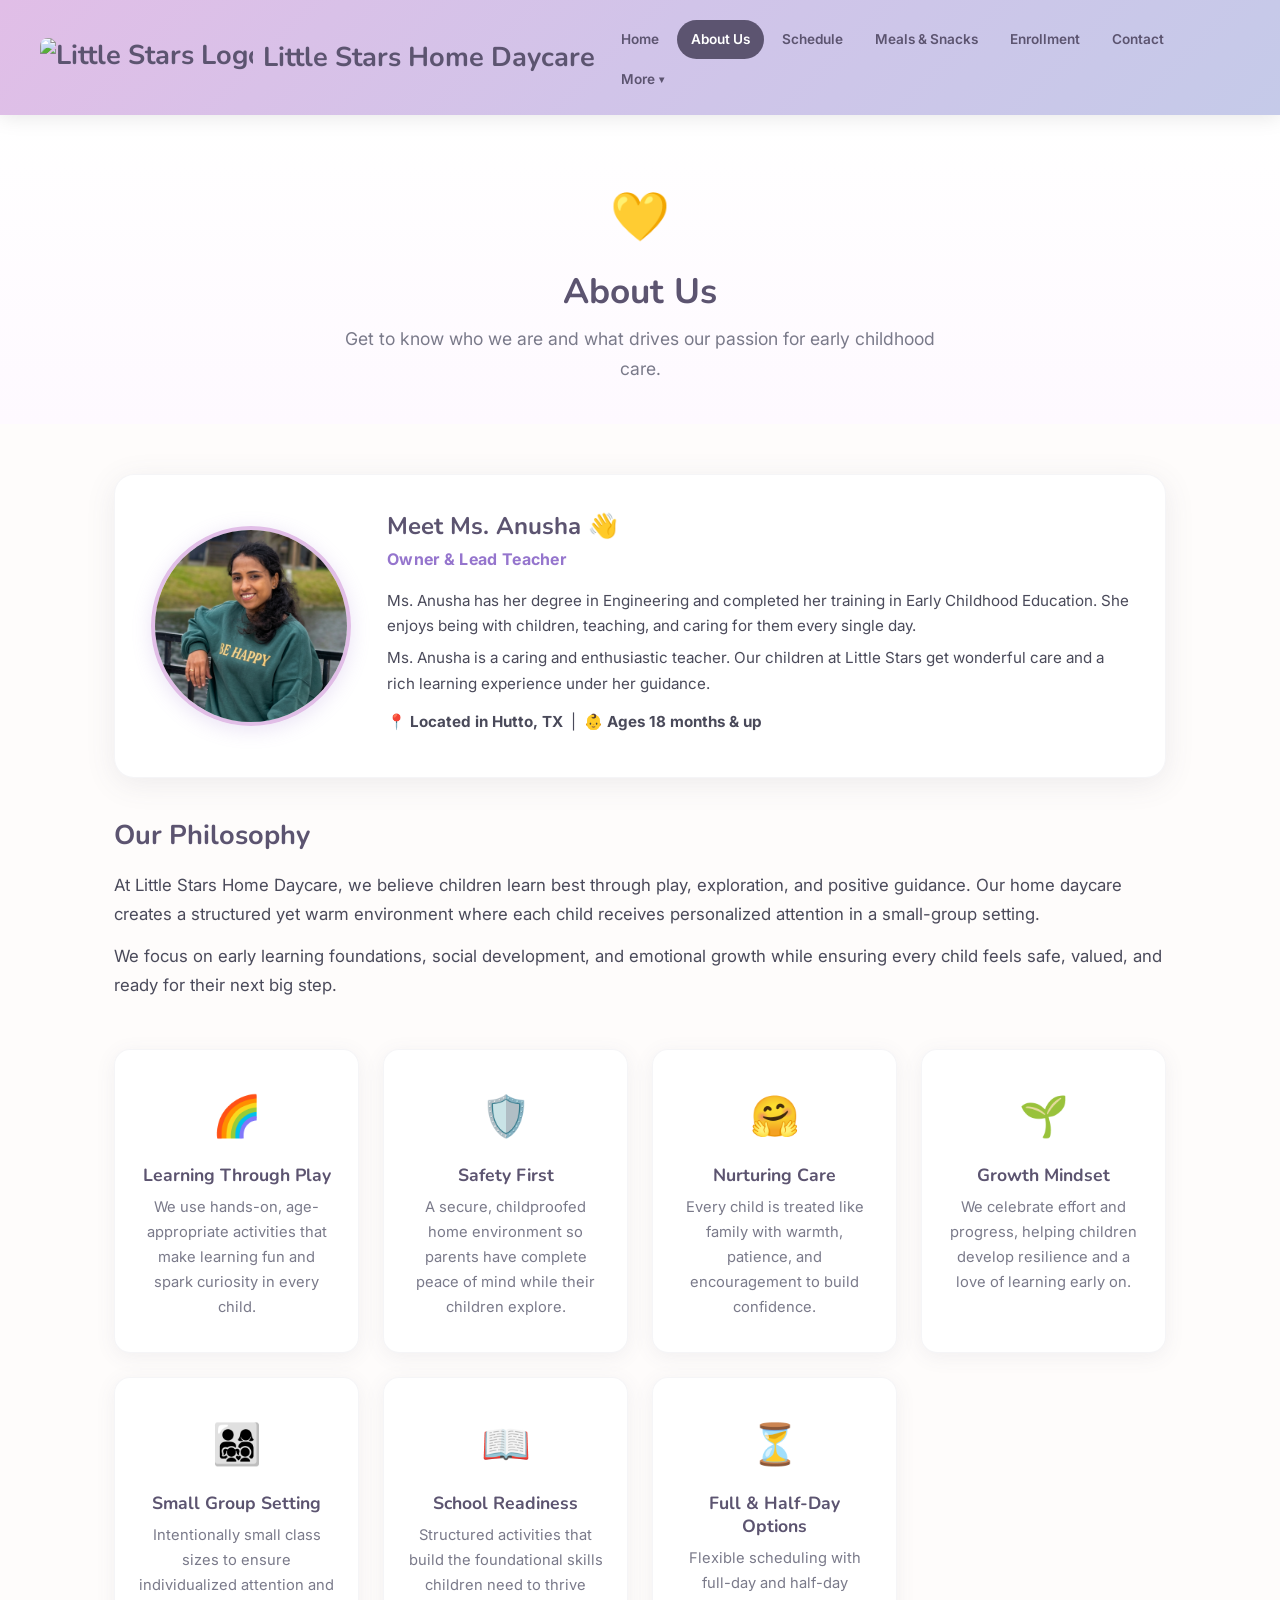
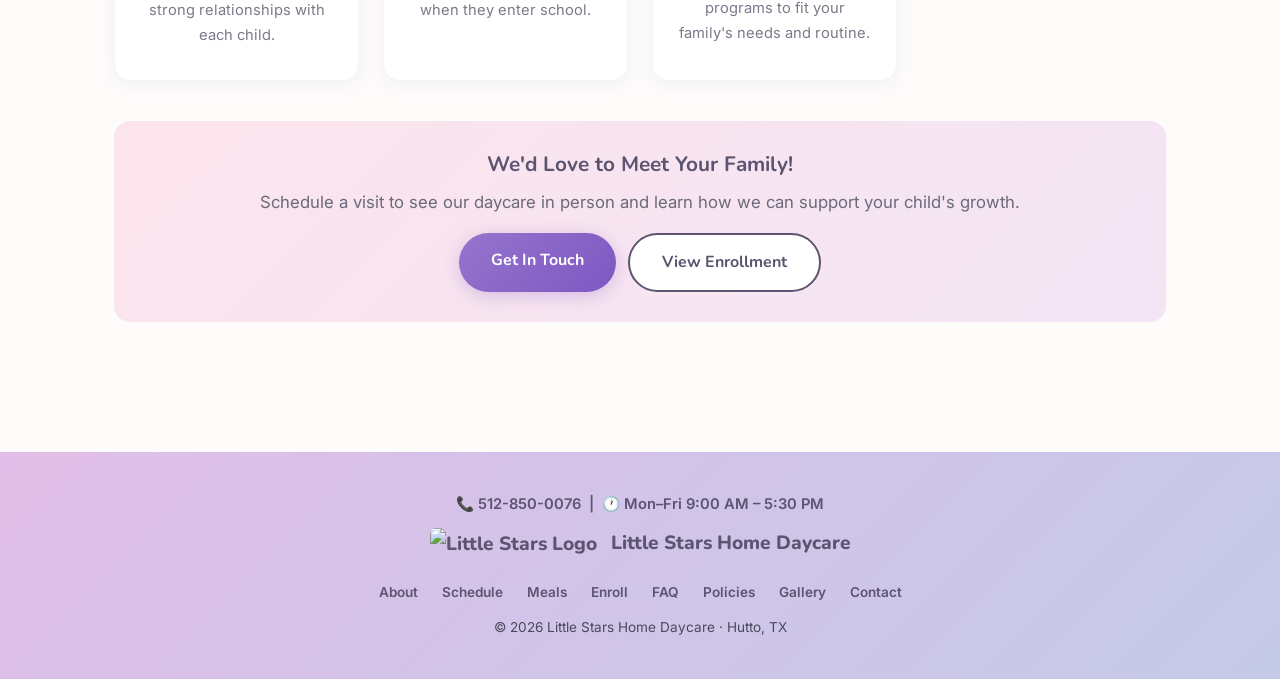
==== commit 4bda1d9a: "Commented out Spring camp. Added about Owner. Added half day programs" ====
--- a/about.html
+++ b/about.html
@@ -16,7 +16,7 @@
 <header>
   <div class="header-inner">
     <h1><a href="index.html"><img src="littlestarslogo.png" alt="Little Stars Logo" class="logo-img"> Little Stars Home Daycare</a></h1>
-    <button class="menu-toggle" aria-label="Toggle menu" onclick="document.querySelector('nav').classList.toggle('active')">
+    <button class="menu-toggle" aria-label="Toggle menu">
       <span></span><span></span><span></span>
     </button>
     <nav>
@@ -24,7 +24,7 @@
       <a href="about.html" class="active">About Us</a>
       <a href="schedule.html">Schedule</a>
       <a href="meals.html">Meals &amp; Snacks</a>
-      <a href="springcamp.html">Spring Camp</a>
+      <!-- <a href="springcamp.html">Spring Camp</a> -->
       <a href="enrollment.html">Enrollment</a>
       <a href="contact.html">Contact</a>
       <div class="nav-dropdown">
@@ -46,10 +46,25 @@
 </div>
 
 <div class="container">
+
+  <!-- Meet the Provider -->
+  <div class="provider-card animate-in">
+    <div class="provider-photo">
+      <img src="images/anusha.png" alt="Ms. Anusha Ellendula — Little Stars Home Daycare provider">
+    </div>
+    <div class="provider-info">
+      <h2>Meet Ms. Anusha 👋</h2>
+      <p class="provider-title">Owner &amp; Lead Teacher</p>
+      <p>Ms. Anusha has her degree in Engineering and completed her training in Early Childhood Education. She enjoys being with children, teaching, and caring for them every single day.</p>
+      <p>Ms. Anusha is a caring and enthusiastic teacher. Our children at Little Stars get wonderful care and a rich learning experience under her guidance.</p>
+      <p style="margin-top: 12px;"><strong>📍 Located in Hutto, TX</strong> &nbsp;|&nbsp; <strong>👶 Ages 18 months &amp; up</strong></p>
+    </div>
+  </div>
+
   <div class="section">
     <h2>Our Philosophy</h2>
-    <p>We believe children learn best through play, exploration, and positive guidance. Our home daycare creates a structured yet warm environment where each child receives personalized attention.</p>
-    <p>We focus on early learning foundations, social development, and emotional growth while ensuring every child feels safe and valued.</p>
+    <p>At Little Stars Home Daycare, we believe children learn best through play, exploration, and positive guidance. Our home daycare creates a structured yet warm environment where each child receives personalized attention in a small-group setting.</p>
+    <p>We focus on early learning foundations, social development, and emotional growth while ensuring every child feels safe, valued, and ready for their next big step.</p>
   </div>
 
   <div class="values-grid">
@@ -83,24 +98,32 @@
       <h3>School Readiness</h3>
       <p>Structured activities that build the foundational skills children need to thrive when they enter school.</p>
     </div>
+    <div class="value-card animate-in">
+      <span class="value-icon">⏳</span>
+      <h3>Full &amp; Half-Day Options</h3>
+      <p>Flexible scheduling with full-day and half-day programs to fit your family's needs and routine.</p>
+    </div>
   </div>
 
   <div class="highlight-box" style="margin-top: 40px;">
     <h3>We'd Love to Meet Your Family!</h3>
     <p>Schedule a visit to see our daycare in person and learn how we can support your child's growth.</p>
-    <a href="contact.html" class="btn btn-primary" style="margin-top: 16px;">Get In Touch</a>
+    <div style="margin-top: 16px; display: flex; gap: 12px; flex-wrap: wrap; justify-content: center;">
+      <a href="contact.html" class="btn btn-primary">Get In Touch</a>
+      <a href="enrollment.html" class="btn btn-secondary">View Enrollment</a>
+    </div>
   </div>
 </div>
 
 <footer>
   <div class="footer-inner">
-    <div class="footer-info">📞 512-850-0076 &nbsp;|&nbsp; 🕐 Mon–Fri 8:30 AM – 5:30 PM</div>
+    <div class="footer-info">📞 512-850-0076 &nbsp;|&nbsp; 🕐 Mon–Fri 9:00 AM – 5:30 PM</div>
     <div class="footer-brand"><img src="littlestarslogo.png" alt="Little Stars Logo" class="logo-img">Little Stars Home Daycare</div>
     <div class="footer-links">
       <a href="about.html">About</a>
       <a href="schedule.html">Schedule</a>
       <a href="meals.html">Meals</a>
-      <a href="springcamp.html">Spring Camp</a>
+      <!-- <a href="springcamp.html">Spring Camp</a> -->
       <a href="enrollment.html">Enroll</a>
       <a href="faq.html">FAQ</a>
       <a href="policies.html">Policies</a>
@@ -111,5 +134,6 @@
   </div>
 </footer>
 
+<script src="script.js"></script>
 </body>
 </html>
--- a/styles.css
+++ b/styles.css
@@ -47,6 +47,37 @@
   top: 0;
   z-index: 1000;
   box-shadow: 0 2px 20px rgba(0,0,0,0.1);
+}
+
+/* ===== Announcement Banner ===== */
+.announcement-banner {
+  background: linear-gradient(135deg, #7c5cbf 0%, #9575cd 50%, #b39ddb 100%);
+  color: #fff;
+  text-align: center;
+  padding: 10px 20px;
+  font-size: 0.92rem;
+  font-weight: 500;
+  letter-spacing: 0.3px;
+  animation: bannerPulse 3s ease-in-out infinite;
+  white-space: normal;
+  word-wrap: break-word;
+}
+
+.announcement-banner a {
+  color: #fff;
+  font-weight: 700;
+  text-decoration: underline;
+  text-underline-offset: 3px;
+  transition: opacity 0.3s;
+}
+
+.announcement-banner a:hover {
+  opacity: 0.85;
+}
+
+@keyframes bannerPulse {
+  0%, 100% { background-position: 0% 50%; }
+  50% { background-position: 100% 50%; }
 }
 
 .header-inner {
@@ -482,6 +513,9 @@
   font-size: 0.88rem;
   text-align: center;
   letter-spacing: 0.3px;
+  white-space: nowrap;
+  position: sticky;
+  top: 0;
 }
 
 .menu-table td {
@@ -519,10 +553,17 @@
 @media (max-width: 768px) {
   .menu-table {
     font-size: 0.82rem;
+    min-width: 580px;
   }
   .menu-table th,
   .menu-table td {
     padding: 10px 8px;
+  }
+  .menu-table th {
+    font-size: 0.78rem;
+  }
+  .menu-table .meal-label {
+    min-width: 80px;
   }
 }
 
@@ -651,6 +692,10 @@
   text-decoration: underline;
 }
 
+.contact-info-card a {
+  word-break: break-all;
+}
+
 /* ===== Spring Break Feature ===== */
 .camp-highlights {
   display: grid;
@@ -881,6 +926,296 @@
   color: #7a7a8a;
 }
 
+/* ===== Provider Card ===== */
+
+/* Why Choose Grid */
+.why-choose-grid {
+  display: grid;
+  grid-template-columns: repeat(auto-fit, minmax(280px, 1fr));
+  gap: 18px;
+  margin-top: 10px;
+}
+
+.why-choose-item {
+  display: flex;
+  align-items: flex-start;
+  gap: 14px;
+  padding: 20px 22px;
+  background: #fff;
+  border-radius: 14px;
+  box-shadow: 0 3px 14px rgba(92, 84, 112, 0.07);
+  border: 1px solid rgba(92, 84, 112, 0.06);
+  transition: transform 0.2s ease;
+}
+
+.why-choose-item:hover {
+  transform: translateY(-3px);
+}
+
+.why-choose-item span:first-child {
+  font-size: 1.6rem;
+  flex-shrink: 0;
+  line-height: 1;
+}
+
+.why-choose-item p {
+  font-size: 0.92rem;
+  color: #4a4a5a;
+  line-height: 1.55;
+  margin: 0;
+}
+
+@media (max-width: 480px) {
+  .why-choose-grid {
+    grid-template-columns: 1fr;
+  }
+  .why-choose-item {
+    padding: 16px 18px;
+  }
+}
+
+/* Provider Card */
+.provider-card {
+  display: flex;
+  align-items: center;
+  gap: 36px;
+  background: #fff;
+  border-radius: 20px;
+  padding: 36px;
+  box-shadow: 0 6px 30px rgba(92, 84, 112, 0.1);
+  border: 1px solid rgba(92, 84, 112, 0.06);
+  margin-bottom: 40px;
+}
+
+.provider-photo {
+  flex-shrink: 0;
+}
+
+.provider-photo img {
+  width: 200px;
+  height: 200px;
+  border-radius: 50%;
+  object-fit: cover;
+  border: 4px solid #e1bee7;
+  box-shadow: 0 4px 20px rgba(149, 117, 205, 0.2);
+}
+
+.provider-info h2 {
+  font-size: 1.5rem;
+  color: #5c5470;
+  margin-bottom: 4px;
+}
+
+.provider-info .provider-title {
+  font-weight: 700;
+  color: #9575cd;
+  font-size: 1rem;
+  margin-bottom: 14px;
+  letter-spacing: 0.3px;
+}
+
+.provider-info p {
+  font-size: 0.95rem;
+  color: #4a4a5a;
+  line-height: 1.7;
+  margin-bottom: 6px;
+}
+
+@media (max-width: 768px) {
+  .provider-card {
+    flex-direction: column;
+    text-align: center;
+    padding: 28px 20px;
+    gap: 20px;
+  }
+  .provider-photo img {
+    width: 160px;
+    height: 160px;
+  }
+}
+
+/* ===== Schedule Tabs ===== */
+.schedule-tabs {
+  display: flex;
+  justify-content: center;
+  gap: 12px;
+  margin-bottom: 40px;
+  flex-wrap: wrap;
+}
+
+.schedule-tab {
+  display: flex;
+  flex-direction: column;
+  align-items: center;
+  gap: 4px;
+  padding: 16px 32px;
+  border-radius: 14px;
+  font-family: 'Nunito', 'Segoe UI', sans-serif;
+  font-weight: 700;
+  font-size: 1.05rem;
+  color: #5c5470;
+  background: #fff;
+  border: 2px solid #e0dce8;
+  cursor: pointer;
+  transition: all 0.3s ease;
+  box-shadow: 0 2px 10px rgba(92, 84, 112, 0.06);
+}
+
+.schedule-tab:hover {
+  border-color: #9575cd;
+  background: #faf8ff;
+}
+
+.schedule-tab.active {
+  background: linear-gradient(135deg, #7c5cbf, #9575cd);
+  color: #fff;
+  border-color: transparent;
+  box-shadow: 0 4px 18px rgba(124, 92, 191, 0.3);
+}
+
+.tab-badge {
+  font-size: 0.72rem;
+  font-weight: 600;
+  opacity: 0.8;
+  letter-spacing: 0.3px;
+}
+
+.schedule-tab.active .tab-badge {
+  opacity: 0.9;
+}
+
+/* Tab Panels */
+.tab-panel {
+  display: none;
+}
+
+.tab-panel.active {
+  display: block;
+  animation: tabFadeIn 0.4s ease;
+}
+
+@keyframes tabFadeIn {
+  from { opacity: 0; transform: translateY(10px); }
+  to { opacity: 1; transform: translateY(0); }
+}
+
+@media (max-width: 480px) {
+  .schedule-tabs {
+    gap: 8px;
+  }
+  .schedule-tab {
+    padding: 12px 20px;
+    font-size: 0.92rem;
+    flex: 1;
+    min-width: 0;
+  }
+  .tab-badge {
+    font-size: 0.65rem;
+  }
+}
+
+/* ===== Half-Day Program Cards ===== */
+.halfday-grid {
+  display: grid;
+  grid-template-columns: repeat(2, 1fr);
+  gap: 24px;
+  margin-top: 10px;
+}
+
+.halfday-card {
+  background: #fff;
+  border-radius: 18px;
+  padding: 0;
+  box-shadow: 0 4px 22px rgba(92, 84, 112, 0.1);
+  border: 1px solid rgba(92, 84, 112, 0.06);
+  overflow: hidden;
+  transition: transform 0.3s ease, box-shadow 0.3s ease;
+}
+
+.halfday-card:hover {
+  transform: translateY(-4px);
+  box-shadow: 0 10px 35px rgba(92, 84, 112, 0.16);
+}
+
+.halfday-header {
+  text-align: center;
+  padding: 28px 20px 20px;
+  color: #fff;
+  position: relative;
+}
+
+.halfday-morning .halfday-header {
+  background: linear-gradient(135deg, #f9a825, #ffb74d);
+}
+
+.halfday-afternoon .halfday-header {
+  background: linear-gradient(135deg, #7c5cbf, #9575cd);
+}
+
+.halfday-icon {
+  font-size: 2.2rem;
+  display: block;
+  margin-bottom: 8px;
+}
+
+.halfday-header h3 {
+  color: #fff;
+  font-size: 1.25rem;
+  margin-bottom: 6px;
+}
+
+.halfday-time {
+  font-size: 1rem;
+  font-weight: 700;
+  opacity: 0.95;
+  letter-spacing: 0.5px;
+}
+
+.halfday-list {
+  list-style: none;
+  padding: 20px 24px;
+  margin: 0;
+}
+
+.halfday-list li {
+  padding: 9px 0;
+  border-bottom: 1px solid #f0eef5;
+  font-size: 0.92rem;
+  color: #4a4a5a;
+  line-height: 1.5;
+}
+
+.halfday-list li:last-child {
+  border-bottom: none;
+}
+
+.halfday-includes {
+  padding: 14px 24px;
+  background: #faf8ff;
+  font-size: 0.85rem;
+  color: #5c5470;
+  border-top: 1px solid #f0eef5;
+}
+
+@media (max-width: 768px) {
+  .halfday-grid {
+    grid-template-columns: 1fr;
+  }
+  .halfday-header {
+    padding: 22px 16px 16px;
+  }
+  .halfday-list {
+    padding: 16px 18px;
+  }
+  .halfday-list li {
+    font-size: 0.88rem;
+  }
+  .halfday-includes {
+    padding: 12px 18px;
+    font-size: 0.82rem;
+  }
+}
+
 /* ===== Text Highlights ===== */
 .highlight-box {
   background: linear-gradient(135deg, #fce4ec, #f3e5f5);
@@ -899,6 +1234,85 @@
 .highlight-box p {
   font-size: 1.05rem;
   color: #6a6a7a;
+}
+
+/* ===== Auto-Scrolling Carousel ===== */
+.carousel-wrapper {
+  overflow: hidden;
+  width: 100%;
+  max-width: 1200px;
+  margin: 0 auto;
+  border-radius: 16px;
+  mask-image: linear-gradient(to right, transparent, black 5%, black 95%, transparent);
+  -webkit-mask-image: linear-gradient(to right, transparent, black 5%, black 95%, transparent);
+}
+
+.carousel-track {
+  display: flex;
+  gap: 20px;
+  animation: carouselScroll 30s linear infinite;
+  width: max-content;
+}
+
+.carousel-track:hover {
+  animation-play-state: paused;
+}
+
+.carousel-slide {
+  flex-shrink: 0;
+  width: 280px;
+  border-radius: 14px;
+  overflow: hidden;
+  box-shadow: 0 4px 15px rgba(0, 0, 0, 0.1);
+  background: #fff;
+  transition: transform 0.3s ease;
+}
+
+.carousel-slide:hover {
+  transform: scale(1.03);
+}
+
+.carousel-slide img {
+  width: 100%;
+  height: 200px;
+  object-fit: cover;
+  display: block;
+}
+
+.carousel-caption {
+  padding: 10px 14px;
+  font-weight: 600;
+  font-size: 0.9rem;
+  color: #5c5470;
+  text-align: center;
+  background: #fff;
+}
+
+@keyframes carouselScroll {
+  0% {
+    transform: translateX(0);
+  }
+  100% {
+    transform: translateX(-50%);
+  }
+}
+
+@media (max-width: 768px) {
+  .carousel-slide {
+    width: 220px;
+  }
+  .carousel-slide img {
+    height: 160px;
+  }
+}
+
+@media (max-width: 480px) {
+  .carousel-slide {
+    width: 180px;
+  }
+  .carousel-slide img {
+    height: 130px;
+  }
 }
 
 /* ===== Footer ===== */
@@ -922,6 +1336,9 @@
   font-size: 1.2rem;
   color: #5c5470;
   margin-bottom: 8px;
+  display: inline-flex;
+  align-items: center;
+  gap: 8px;
 }
 
 .footer-inner .footer-links {
@@ -971,6 +1388,10 @@
 @media (max-width: 768px) {
   .menu-toggle {
     display: flex;
+  }
+
+  header {
+    padding: 14px 16px;
   }
 
   nav {
@@ -982,7 +1403,7 @@
     position: absolute;
     top: 100%;
     left: 0;
-    background: linear-gradient(135deg, #fce4ec 0%, #f3e5f5 50%, #e8eaf6 100%);
+    background: linear-gradient(135deg, #e1bee7 0%, #d1c4e9 50%, #c5cae9 100%);
     padding: 12px 16px;
     border-radius: 0 0 16px 16px;
     box-shadow: 0 8px 20px rgba(0,0,0,0.08);
@@ -998,6 +1419,7 @@
     text-align: center;
     width: 100%;
     border-radius: 12px;
+    font-size: 0.95rem;
   }
 
   /* Flatten dropdown on mobile */
@@ -1039,12 +1461,28 @@
     padding: 50px 16px 40px;
   }
 
+  .page-banner {
+    padding: 40px 16px 30px;
+  }
+
   .page-banner h2 {
     font-size: 1.6rem;
   }
 
+  .page-banner p {
+    font-size: 0.95rem;
+  }
+
   .container {
-    padding: 35px 16px;
+    padding: 30px 14px;
+  }
+
+  .section h2 {
+    font-size: 1.4rem;
+  }
+
+  .section p {
+    font-size: 0.95rem;
   }
 
   .timeline {
@@ -1053,6 +1491,10 @@
 
   .timeline::before {
     left: 10px;
+  }
+
+  .timeline-item {
+    padding: 16px 18px;
   }
 
   .timeline-item::before {
@@ -1060,6 +1502,58 @@
     width: 12px;
     height: 12px;
   }
+
+  .highlight-box {
+    padding: 24px 18px;
+  }
+
+  .highlight-box h3 {
+    font-size: 1.1rem;
+  }
+
+  .highlight-box p {
+    font-size: 0.95rem;
+  }
+
+  .btn {
+    padding: 12px 26px;
+    font-size: 0.92rem;
+  }
+
+  .contact-info-grid {
+    grid-template-columns: 1fr;
+  }
+
+  .enrollment-features {
+    grid-template-columns: 1fr;
+  }
+
+  .values-grid {
+    grid-template-columns: 1fr;
+  }
+
+  footer {
+    padding: 30px 16px;
+    margin-top: 40px;
+  }
+
+  .footer-inner .footer-links a {
+    margin: 0 6px;
+    font-size: 0.78rem;
+  }
+
+  .footer-inner .footer-brand {
+    font-size: 1rem;
+  }
+
+  .footer-inner .footer-copy {
+    font-size: 0.78rem;
+  }
+
+  .announcement-banner {
+    font-size: 0.8rem;
+    padding: 8px 14px;
+  }
 }
 
 @media (max-width: 480px) {
@@ -1085,6 +1579,48 @@
 
   .camp-themes {
     grid-template-columns: 1fr 1fr;
+  }
+
+  .gallery-grid {
+    grid-template-columns: 1fr;
+  }
+
+  .gallery-item img {
+    height: 200px;
+  }
+
+  .policy-card {
+    padding: 22px 20px;
+  }
+
+  .faq-question {
+    padding: 16px 18px;
+    font-size: 0.95rem;
+  }
+
+  .faq-answer {
+    padding: 0 18px 16px;
+    font-size: 0.9rem;
+  }
+
+  .contact-info-card {
+    padding: 20px 16px;
+  }
+
+  .camp-theme-card {
+    padding: 22px 12px 18px;
+  }
+
+  .camp-theme-card h3 {
+    font-size: 0.95rem;
+  }
+
+  .camp-theme-card p {
+    font-size: 0.8rem;
+  }
+
+  .hero img {
+    border-radius: 14px;
   }
 }
 
@@ -1299,4 +1835,221 @@
   color: #5c5470;
   font-weight: 600;
   margin-bottom: 10px;
-}
+  white-space: nowrap;
+}
+
+@media (max-width: 480px) {
+  .footer-inner .footer-info {
+    font-size: 0.75rem;
+  }
+}
+
+/* ===== Color-Coded Timeline Items ===== */
+.timeline-item.tl-meal    { border-left: 4px solid #ef9a5e; background: #fff8f2; }
+.timeline-item.tl-learn   { border-left: 4px solid #64b5f6; background: #f0f7ff; }
+.timeline-item.tl-outdoor { border-left: 4px solid #66bb6a; background: #f2faf3; }
+.timeline-item.tl-hygiene { border-left: 4px solid #b0aab8; background: #f9f8fb; }
+.timeline-item.tl-rest    { border-left: 4px solid #ba8fdb; background: #f9f3ff; }
+.timeline-item.tl-creative{ border-left: 4px solid #f06292; background: #fff2f6; }
+.timeline-item.tl-play    { border-left: 4px solid #4dd0e1; background: #f0fbfc; }
+.timeline-item.tl-pickup  { border-left: 4px solid #ffb74d; background: #fffaf3; }
+
+/* ===== Day at a Glance Bar ===== */
+.day-glance {
+  margin-bottom: 36px;
+  padding: 24px;
+  background: #fff;
+  border-radius: 16px;
+  box-shadow: 0 3px 15px rgba(92, 84, 112, 0.07);
+}
+
+.day-glance-title {
+  font-family: 'Nunito', sans-serif;
+  font-weight: 700;
+  font-size: 1rem;
+  color: #5c5470;
+  margin-bottom: 14px;
+  text-align: center;
+}
+
+.day-glance-bar {
+  display: flex;
+  border-radius: 10px;
+  overflow: hidden;
+  height: 36px;
+}
+
+.glance-block {
+  display: flex;
+  align-items: center;
+  justify-content: center;
+  color: #fff;
+  font-size: 0.65rem;
+  font-weight: 700;
+  letter-spacing: 0.3px;
+  text-shadow: 0 1px 2px rgba(0,0,0,0.15);
+  white-space: nowrap;
+  overflow: hidden;
+}
+
+.glance-meal    { background: #ef9a5e; }
+.glance-learn   { background: #64b5f6; }
+.glance-outdoor { background: #66bb6a; }
+.glance-rest    { background: #ba8fdb; }
+.glance-creative{ background: #f06292; }
+.glance-play    { background: #4dd0e1; }
+.glance-pickup  { background: #ffb74d; }
+
+.glance-times {
+  display: flex;
+  justify-content: space-between;
+  margin-top: 6px;
+  padding: 0 2px;
+  font-size: 0.72rem;
+  color: var(--text-light);
+  font-weight: 600;
+}
+
+@media (max-width: 480px) {
+  .day-glance {
+    padding: 16px;
+  }
+  .day-glance-bar {
+    height: 28px;
+  }
+  .glance-block {
+    font-size: 0px;
+  }
+  .glance-times {
+    font-size: 0.65rem;
+  }
+}
+
+/* ===== Print Styles ===== */
+@media print {
+  header, footer, .schedule-tabs, .btn,
+  .page-banner, .announcement-bar, nav {
+    display: none !important;
+  }
+
+  /* Only show the active tab */
+  .tab-panel {
+    display: none !important;
+  }
+  .tab-panel.active {
+    display: block !important;
+    animation: none !important;
+  }
+
+  .container {
+    padding: 0;
+    max-width: 100%;
+  }
+
+  .section {
+    padding: 10px 0;
+  }
+  .section h2 {
+    font-size: 1.2rem;
+    margin-bottom: 4px;
+  }
+  .section p {
+    font-size: 0.85rem;
+    margin-bottom: 0;
+  }
+
+  /* Compact timeline */
+  .timeline {
+    margin-top: 10px;
+    padding-left: 28px;
+  }
+  .timeline::before {
+    left: 8px;
+    width: 2px;
+  }
+  .timeline-item {
+    break-inside: avoid;
+    box-shadow: none;
+    margin-bottom: 6px;
+    padding: 8px 14px;
+    border-radius: 8px;
+  }
+  .timeline-item::before {
+    width: 10px;
+    height: 10px;
+    left: -24px;
+    top: 14px;
+  }
+  .timeline-item .time {
+    font-size: 0.8rem;
+    margin-bottom: 1px;
+  }
+  .timeline-item .activity {
+    font-size: 0.82rem;
+    line-height: 1.35;
+  }
+
+  /* Compact day at a glance */
+  .day-glance {
+    box-shadow: none;
+    border: 1px solid #ddd;
+    padding: 12px;
+    margin-bottom: 10px;
+  }
+  .day-glance-bar {
+    height: 24px;
+  }
+  .glance-block {
+    font-size: 0;
+  }
+
+  /* Compact highlight box */
+  .highlight-box {
+    box-shadow: none;
+    border: 1px solid #ddd;
+    padding: 14px;
+    margin-top: 14px !important;
+  }
+  .highlight-box h3 {
+    font-size: 1rem;
+    margin-bottom: 4px;
+  }
+  .highlight-box p {
+    font-size: 0.82rem;
+    line-height: 1.4;
+  }
+
+  /* Compact half-day cards */
+  .halfday-grid {
+    gap: 12px;
+  }
+  .halfday-card {
+    box-shadow: none;
+    border: 1px solid #ddd;
+  }
+  .halfday-header {
+    padding: 12px 14px 10px;
+  }
+  .halfday-icon {
+    font-size: 1.4rem;
+    margin-bottom: 2px;
+  }
+  .halfday-header h3 {
+    font-size: 1rem;
+  }
+  .halfday-list {
+    padding: 10px 14px;
+  }
+  .halfday-list li {
+    padding: 4px 0;
+    font-size: 0.82rem;
+  }
+  .halfday-includes {
+    padding: 8px 14px;
+    font-size: 0.78rem;
+  }
+
+  body {
+    font-size: 11pt;
+  }
+}
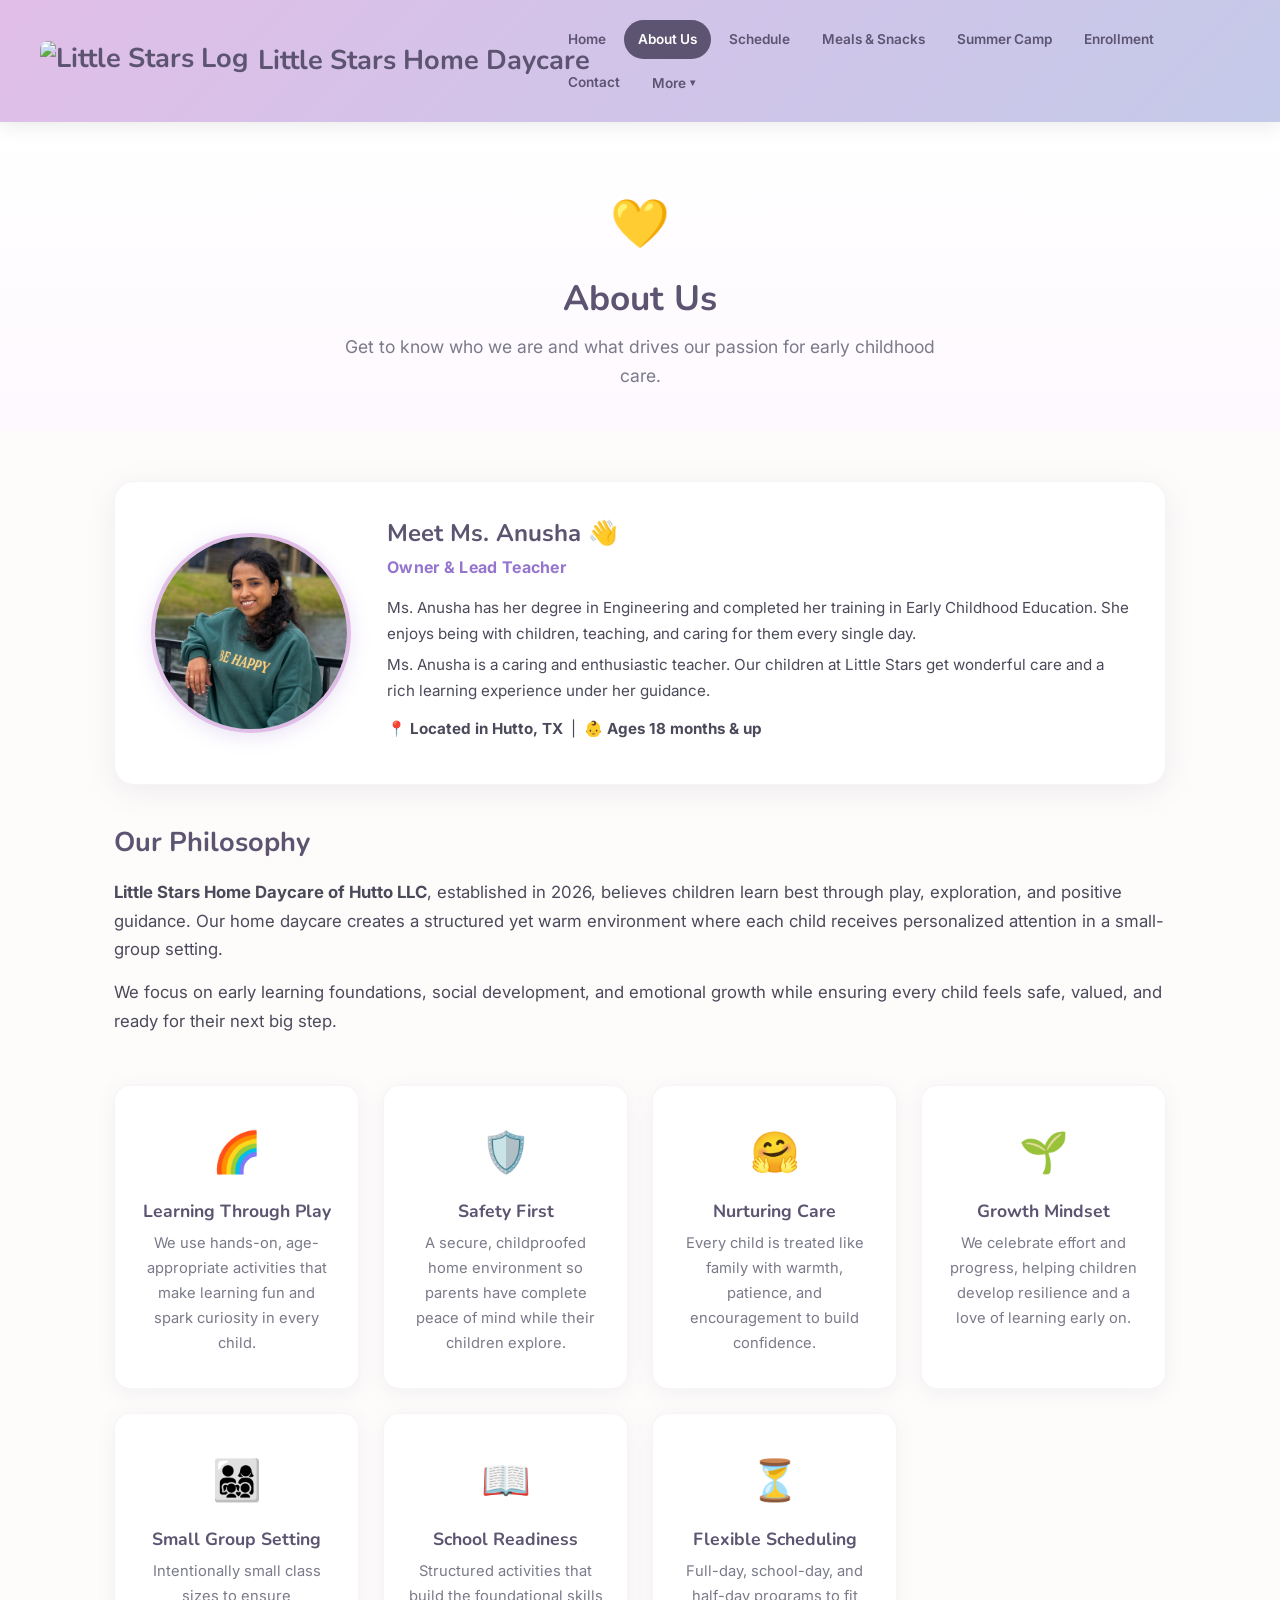
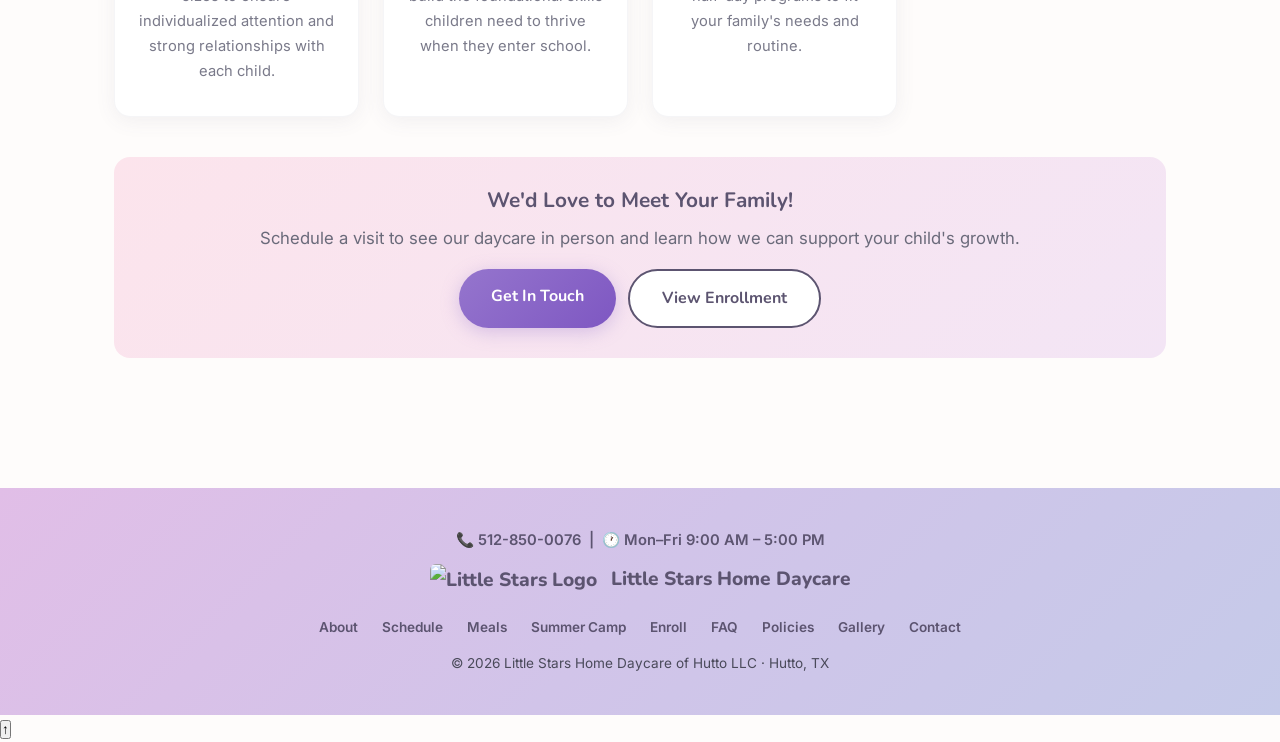
==== commit 26c0b99c: "Updated acceptance age" ====
--- a/about.html
+++ b/about.html
@@ -25,6 +25,7 @@
       <a href="schedule.html">Schedule</a>
       <a href="meals.html">Meals &amp; Snacks</a>
       <!-- <a href="springcamp.html">Spring Camp</a> -->
+      <a href="summercamp.html">Summer Camp</a>
       <a href="enrollment.html">Enrollment</a>
       <a href="contact.html">Contact</a>
       <div class="nav-dropdown">
@@ -63,7 +64,7 @@
 
   <div class="section">
     <h2>Our Philosophy</h2>
-    <p>At Little Stars Home Daycare, we believe children learn best through play, exploration, and positive guidance. Our home daycare creates a structured yet warm environment where each child receives personalized attention in a small-group setting.</p>
+    <p><strong>Little Stars Home Daycare of Hutto LLC</strong>, established in 2026, believes children learn best through play, exploration, and positive guidance. Our home daycare creates a structured yet warm environment where each child receives personalized attention in a small-group setting.</p>
     <p>We focus on early learning foundations, social development, and emotional growth while ensuring every child feels safe, valued, and ready for their next big step.</p>
   </div>
 
@@ -100,8 +101,8 @@
     </div>
     <div class="value-card animate-in">
       <span class="value-icon">⏳</span>
-      <h3>Full &amp; Half-Day Options</h3>
-      <p>Flexible scheduling with full-day and half-day programs to fit your family's needs and routine.</p>
+      <h3>Flexible Scheduling</h3>
+      <p>Full-day, school-day, and half-day programs to fit your family's needs and routine.</p>
     </div>
   </div>
 
@@ -117,23 +118,25 @@
 
 <footer>
   <div class="footer-inner">
-    <div class="footer-info">📞 512-850-0076 &nbsp;|&nbsp; 🕐 Mon–Fri 9:00 AM – 5:30 PM</div>
+    <div class="footer-info">📞 512-850-0076 &nbsp;|&nbsp; 🕐 Mon–Fri 9:00 AM – 5:00 PM</div>
     <div class="footer-brand"><img src="littlestarslogo.png" alt="Little Stars Logo" class="logo-img">Little Stars Home Daycare</div>
     <div class="footer-links">
       <a href="about.html">About</a>
       <a href="schedule.html">Schedule</a>
       <a href="meals.html">Meals</a>
       <!-- <a href="springcamp.html">Spring Camp</a> -->
+      <a href="summercamp.html">Summer Camp</a>
       <a href="enrollment.html">Enroll</a>
       <a href="faq.html">FAQ</a>
       <a href="policies.html">Policies</a>
       <a href="gallery.html">Gallery</a>
       <a href="contact.html">Contact</a>
     </div>
-    <div class="footer-copy">&copy; 2026 Little Stars Home Daycare &middot; Hutto, TX</div>
+    <div class="footer-copy">&copy; 2026 Little Stars Home Daycare of Hutto LLC &middot; Hutto, TX</div>
   </div>
 </footer>
 
+<button class="back-to-top" aria-label="Back to top">↑</button>
 <script src="script.js"></script>
 </body>
 </html>
--- a/styles.css
+++ b/styles.css
@@ -1087,39 +1087,417 @@
 /* Tab Panels */
 .tab-panel {
   display: none;
+  opacity: 0;
+  transform: translateY(12px);
 }
 
 .tab-panel.active {
   display: block;
-  animation: tabFadeIn 0.4s ease;
-}
-
-@keyframes tabFadeIn {
-  from { opacity: 0; transform: translateY(10px); }
-  to { opacity: 1; transform: translateY(0); }
+  animation: tabSlideIn 0.5s cubic-bezier(0.22, 0.61, 0.36, 1) forwards;
+}
+
+@keyframes tabSlideIn {
+  0% { opacity: 0; transform: translateY(12px); }
+  100% { opacity: 1; transform: translateY(0); }
 }
 
 @media (max-width: 480px) {
   .schedule-tabs {
     gap: 8px;
+    flex-direction: column;
   }
   .schedule-tab {
     padding: 12px 20px;
     font-size: 0.92rem;
-    flex: 1;
-    min-width: 0;
+    width: 100%;
   }
   .tab-badge {
     font-size: 0.65rem;
+  }
+}
+
+/* ===== Age-Breakdown Schedule Table ===== */
+.schedule-table-wrapper {
+  overflow-x: auto;
+  margin: 0 auto 30px;
+  border-radius: 18px;
+  box-shadow: 0 6px 28px rgba(92, 84, 112, 0.10);
+}
+
+.schedule-age-table {
+  width: 100%;
+  border-collapse: separate;
+  border-spacing: 0;
+  background: #fff;
+  font-size: 0.9rem;
+}
+
+.schedule-age-table thead th {
+  padding: 16px 14px;
+  font-family: 'Nunito', sans-serif;
+  font-weight: 700;
+  font-size: 0.85rem;
+  letter-spacing: 0.3px;
+  text-align: center;
+  white-space: nowrap;
+  position: sticky;
+  top: 0;
+  z-index: 3;
+  background: #7c5cbf;
+  color: #fff;
+  border-bottom: 2px solid #6a4daa;
+}
+
+.schedule-age-table thead tr {
+  color: #fff;
+}
+
+/* Sticky header needs wrapper with max-height for scroll */
+.schedule-table-scroll {
+  max-height: 70vh;
+  overflow-y: auto;
+  border-radius: 18px;
+}
+
+.schedule-age-table thead th.col-time {
+  width: 120px;
+  text-align: left;
+  padding-left: 18px;
+}
+
+.schedule-age-table thead th.col-activity {
+  width: 160px;
+  text-align: left;
+}
+
+.schedule-age-table thead .age-label {
+  display: block;
+  font-size: 1.1rem;
+  margin-bottom: 2px;
+}
+
+.schedule-age-table thead .age-range {
+  font-weight: 400;
+  font-size: 0.75rem;
+  opacity: 0.9;
+}
+
+.schedule-age-table td {
+  padding: 13px 14px;
+  vertical-align: middle;
+  border-bottom: 1px solid #f0eef5;
+  line-height: 1.5;
+  color: #4a4a5a;
+  font-size: 0.88rem;
+}
+
+.schedule-age-table td.td-time {
+  font-weight: 700;
+  font-family: 'Nunito', sans-serif;
+  color: #5b3e96;
+  white-space: nowrap;
+  padding-left: 18px;
+  font-size: 0.85rem;
+}
+
+.schedule-age-table td.td-activity {
+  font-weight: 600;
+  color: #3a3a4a;
+  white-space: nowrap;
+}
+
+.schedule-age-table td.td-activity .activity-icon {
+  display: inline-block;
+  width: 24px;
+  text-align: center;
+  margin-right: 4px;
+}
+
+/* Row color coding via left border */
+.schedule-age-table tr.row-play { border-left: 4px solid #26a69a; }
+.schedule-age-table tr.row-learn { border-left: 4px solid #5c6bc0; }
+.schedule-age-table tr.row-meal { border-left: 4px solid #ff8a65; }
+.schedule-age-table tr.row-outdoor { border-left: 4px solid #66bb6a; }
+.schedule-age-table tr.row-hygiene { border-left: 4px solid #b0b0b0; }
+.schedule-age-table tr.row-rest { border-left: 4px solid #9575cd; }
+.schedule-age-table tr.row-creative { border-left: 4px solid #f06292; }
+.schedule-age-table tr.row-pickup { border-left: 4px solid #ffa726; }
+
+/* Subtle alternating row backgrounds */
+.schedule-age-table tbody tr:nth-child(odd) { background: #fdfcff; }
+.schedule-age-table tbody tr:nth-child(even) { background: #f9f7fd; }
+.schedule-age-table tbody tr:hover { background: #f3eefa; }
+
+/* Pickup row highlight */
+.schedule-age-table tr.row-pickup {
+  background: linear-gradient(90deg, #fff8e1 0%, #fff3cd 100%) !important;
+}
+.schedule-age-table tr.row-pickup td {
+  font-weight: 600;
+  color: #bf6c00;
+}
+
+/* Rest row highlight */
+.schedule-age-table tr.row-rest {
+  background: #f5f0ff !important;
+}
+
+/* Age column pills for mobile cards */
+.age-detail {
+  display: block;
+  line-height: 1.55;
+}
+
+/* ===== Color Legend ===== */
+.schedule-legend {
+  display: flex;
+  flex-wrap: wrap;
+  justify-content: center;
+  gap: 10px 18px;
+  margin: 0 auto 24px;
+  padding: 14px 20px;
+  background: #fff;
+  border-radius: 14px;
+  box-shadow: 0 2px 12px rgba(92, 84, 112, 0.07);
+  border: 1px solid #f0eef5;
+}
+
+.legend-item {
+  display: flex;
+  align-items: center;
+  gap: 6px;
+  font-size: 0.8rem;
+  color: #5a5a6a;
+  font-weight: 500;
+}
+
+.legend-dot {
+  width: 12px;
+  height: 12px;
+  border-radius: 3px;
+  flex-shrink: 0;
+}
+
+.legend-dot.dot-play { background: #26a69a; }
+.legend-dot.dot-learn { background: #5c6bc0; }
+.legend-dot.dot-meal { background: #ff8a65; }
+.legend-dot.dot-outdoor { background: #66bb6a; }
+.legend-dot.dot-hygiene { background: #b0b0b0; }
+.legend-dot.dot-rest { background: #9575cd; }
+.legend-dot.dot-creative { background: #f06292; }
+.legend-dot.dot-pickup { background: #ffa726; }
+
+/* ===== Table Includes Summary ===== */
+.table-includes {
+  text-align: center;
+  padding: 14px 20px;
+  margin: -6px auto 28px;
+  background: linear-gradient(135deg, #f5f0ff 0%, #eee8f7 100%);
+  border-radius: 0 0 14px 14px;
+  font-size: 0.85rem;
+  color: #5a5a6a;
+  border: 1px solid #e8e0f0;
+  border-top: none;
+  max-width: 100%;
+}
+
+.table-includes strong {
+  color: #5b3e96;
+}
+
+.table-includes .includes-list {
+  display: inline;
+}
+
+.table-includes .includes-item {
+  display: inline-block;
+  background: #fff;
+  padding: 3px 10px;
+  border-radius: 20px;
+  margin: 3px 3px;
+  font-size: 0.78rem;
+  border: 1px solid #e8e0f0;
+  white-space: nowrap;
+}
+
+@media (max-width: 768px) {
+  /* ---- Transform table rows into stacked cards on mobile ---- */
+  .schedule-table-wrapper {
+    box-shadow: none;
+    border-radius: 0;
+    overflow: visible;
+  }
+
+  .schedule-table-scroll {
+    max-height: none;
+    overflow: visible;
+    border-radius: 0;
+  }
+
+  .schedule-age-table {
+    border-collapse: separate;
+    border-spacing: 0;
+    display: block;
+  }
+
+  .schedule-age-table thead {
+    display: none; /* hide column headers, labels are on each card */
+  }
+
+  .schedule-age-table tbody {
+    display: flex;
+    flex-direction: column;
+    gap: 12px;
+    width: 100%;
+  }
+
+  .schedule-age-table tbody tr {
+    display: flex;
+    flex-wrap: wrap;
+    background: #fff !important;
+    border-radius: 14px;
+    box-shadow: 0 2px 12px rgba(92, 84, 112, 0.08);
+    padding: 0;
+    overflow: hidden;
+    border-left: 5px solid #ccc;
+  }
+
+  /* Preserve row color-coding on mobile */
+  .schedule-age-table tr.row-play   { border-left-color: #26a69a; }
+  .schedule-age-table tr.row-learn  { border-left-color: #5c6bc0; }
+  .schedule-age-table tr.row-meal   { border-left-color: #ff8a65; }
+  .schedule-age-table tr.row-outdoor{ border-left-color: #66bb6a; }
+  .schedule-age-table tr.row-hygiene{ border-left-color: #b0b0b0; }
+  .schedule-age-table tr.row-rest   { border-left-color: #9575cd; }
+  .schedule-age-table tr.row-creative{ border-left-color: #f06292; }
+  .schedule-age-table tr.row-pickup { border-left-color: #ffa726; }
+
+  .schedule-age-table tr.row-pickup {
+    background: linear-gradient(90deg, #fff8e1 0%, #fff3cd 100%) !important;
+  }
+
+  .schedule-age-table tr.row-rest {
+    background: #f5f0ff !important;
+  }
+
+  .schedule-age-table tbody tr td {
+    display: block;
+    border: none;
+    padding: 0;
+    text-align: left;
+    font-size: 0.85rem;
+  }
+
+  /* Time — top-left of a mini header bar */
+  .schedule-age-table td.td-time {
+    flex: 0 0 100%;
+    background: linear-gradient(135deg, #f5f0ff 0%, #eee8f7 100%);
+    padding: 10px 14px 4px;
+    font-size: 0.78rem;
+    font-weight: 700;
+    color: #7c5cbf;
+    border-bottom: none;
+    white-space: normal;
+  }
+
+  /* Activity — directly below time */
+  .schedule-age-table td.td-activity {
+    flex: 0 0 100%;
+    background: linear-gradient(135deg, #f5f0ff 0%, #eee8f7 100%);
+    padding: 0 14px 10px;
+    font-size: 0.92rem;
+    font-weight: 700;
+    color: #3a3a4a;
+    white-space: normal;
+    border-bottom: 1px solid #e8e0f0;
+  }
+
+  /* Age group cells — displayed as labeled rows */
+  .schedule-age-table tbody tr td:nth-child(3),
+  .schedule-age-table tbody tr td:nth-child(4),
+  .schedule-age-table tbody tr td:nth-child(5) {
+    flex: 0 0 100%;
+    padding: 7px 14px;
+    font-size: 0.82rem;
+    color: #4a4a5a;
+    line-height: 1.4;
+    border-bottom: 1px solid #f5f2fa;
+  }
+
+  .schedule-age-table tbody tr td:nth-child(5) {
+    border-bottom: none;
+  }
+
+  /* Add age-group labels via ::before */
+  .schedule-age-table tbody tr td:nth-child(3)::before {
+    content: "👶 14–24 mo — ";
+    font-weight: 600;
+    color: #9575cd;
+    font-size: 0.78rem;
+  }
+
+  .schedule-age-table tbody tr td:nth-child(4)::before {
+    content: "🧒 2–3 yrs — ";
+    font-weight: 600;
+    color: #9575cd;
+    font-size: 0.78rem;
+  }
+
+  .schedule-age-table tbody tr td:nth-child(5)::before {
+    content: "🎒 3+ yrs — ";
+    font-weight: 600;
+    color: #9575cd;
+    font-size: 0.78rem;
+  }
+
+  /* Pickup row: colspan cell — remove labels, center text */
+  .schedule-age-table tr.row-pickup td[colspan] {
+    flex: 0 0 100%;
+    text-align: center;
+    padding: 10px 14px;
+    font-weight: 600;
+    color: #bf6c00;
+    font-size: 0.88rem;
+  }
+
+  .schedule-age-table tr.row-pickup td[colspan]::before {
+    content: none !important;
+  }
+
+  /* Legend: smaller on mobile */
+  .schedule-legend {
+    gap: 6px 12px;
+    padding: 10px 14px;
+  }
+
+  .legend-item {
+    font-size: 0.72rem;
+  }
+
+  .legend-dot {
+    width: 10px;
+    height: 10px;
+  }
+
+  /* Includes summary: wrap pills */
+  .table-includes {
+    padding: 12px 14px;
+    font-size: 0.8rem;
+  }
+
+  .table-includes .includes-item {
+    font-size: 0.72rem;
+    padding: 2px 8px;
   }
 }
 
 /* ===== Half-Day Program Cards ===== */
 .halfday-grid {
   display: grid;
-  grid-template-columns: repeat(2, 1fr);
+  grid-template-columns: 1fr;
+  max-width: 540px;
+  margin: 10px auto 0;
   gap: 24px;
-  margin-top: 10px;
 }
 
 .halfday-card {
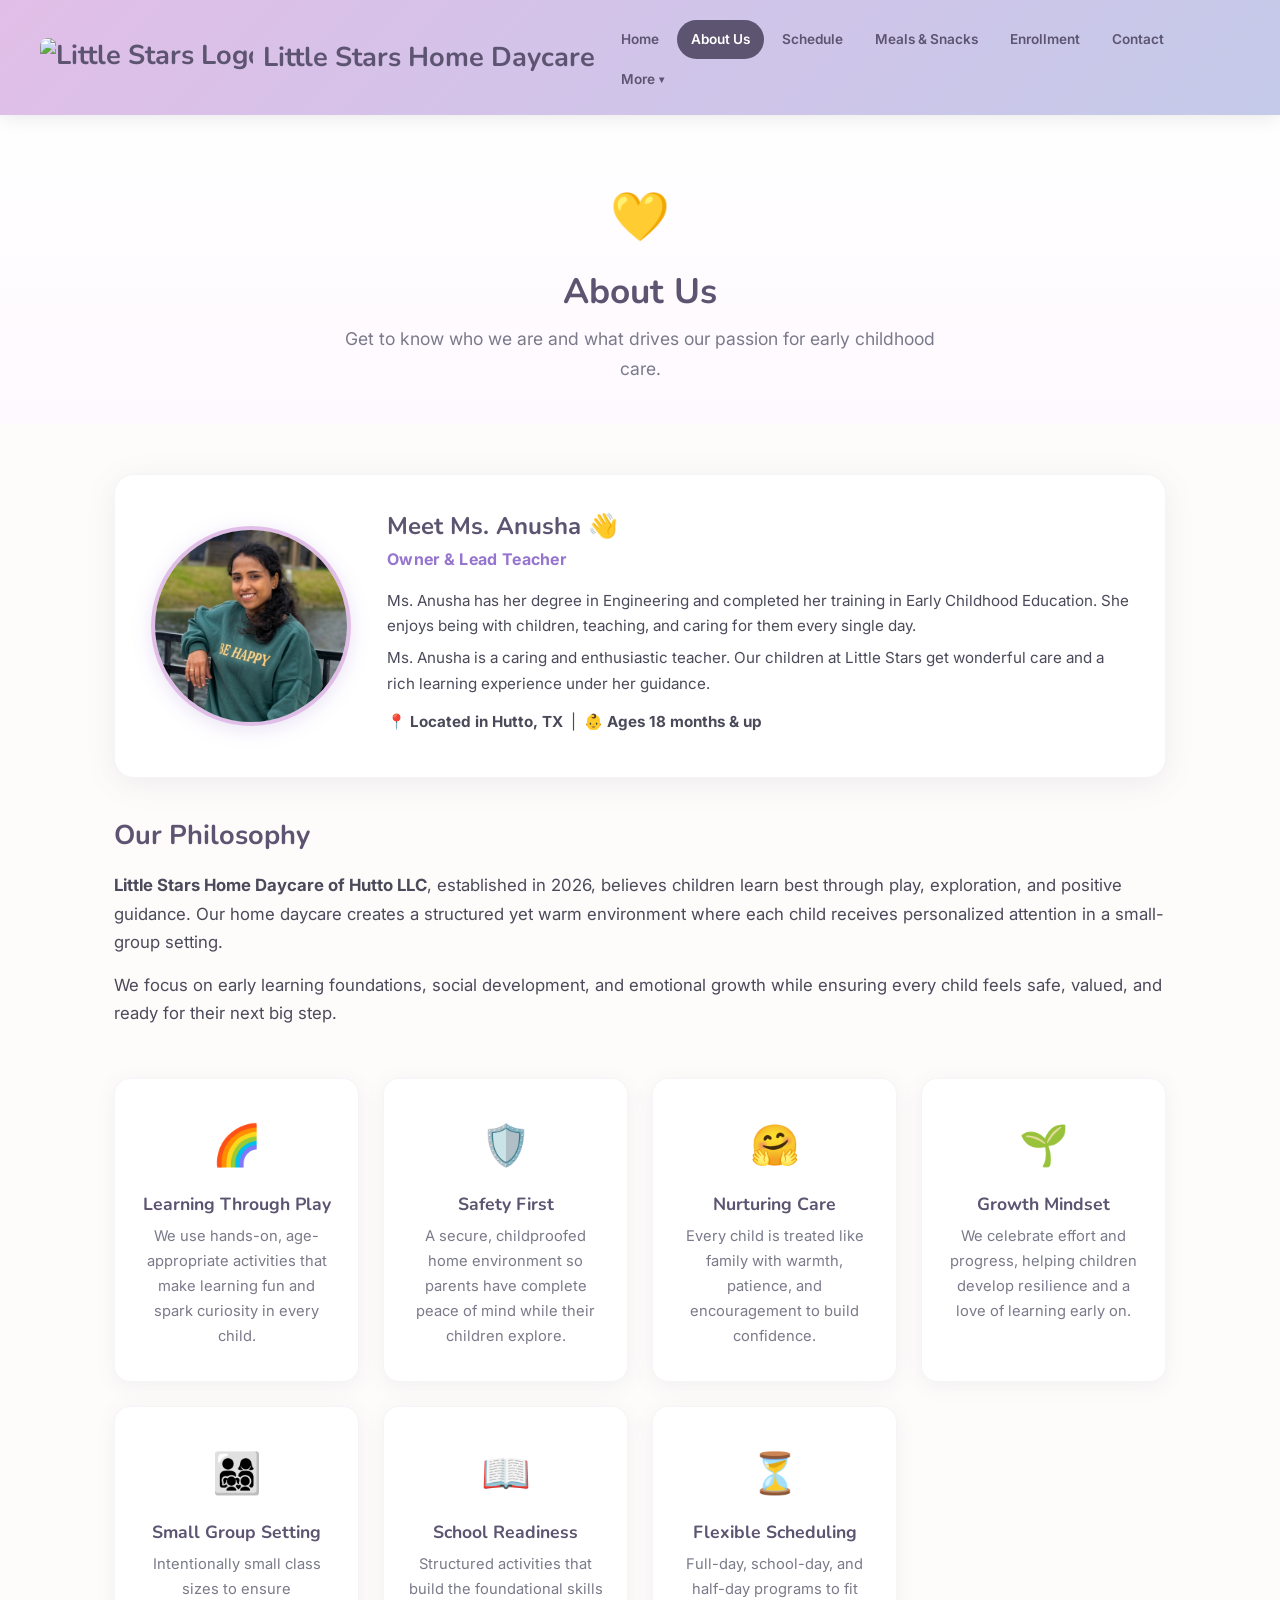
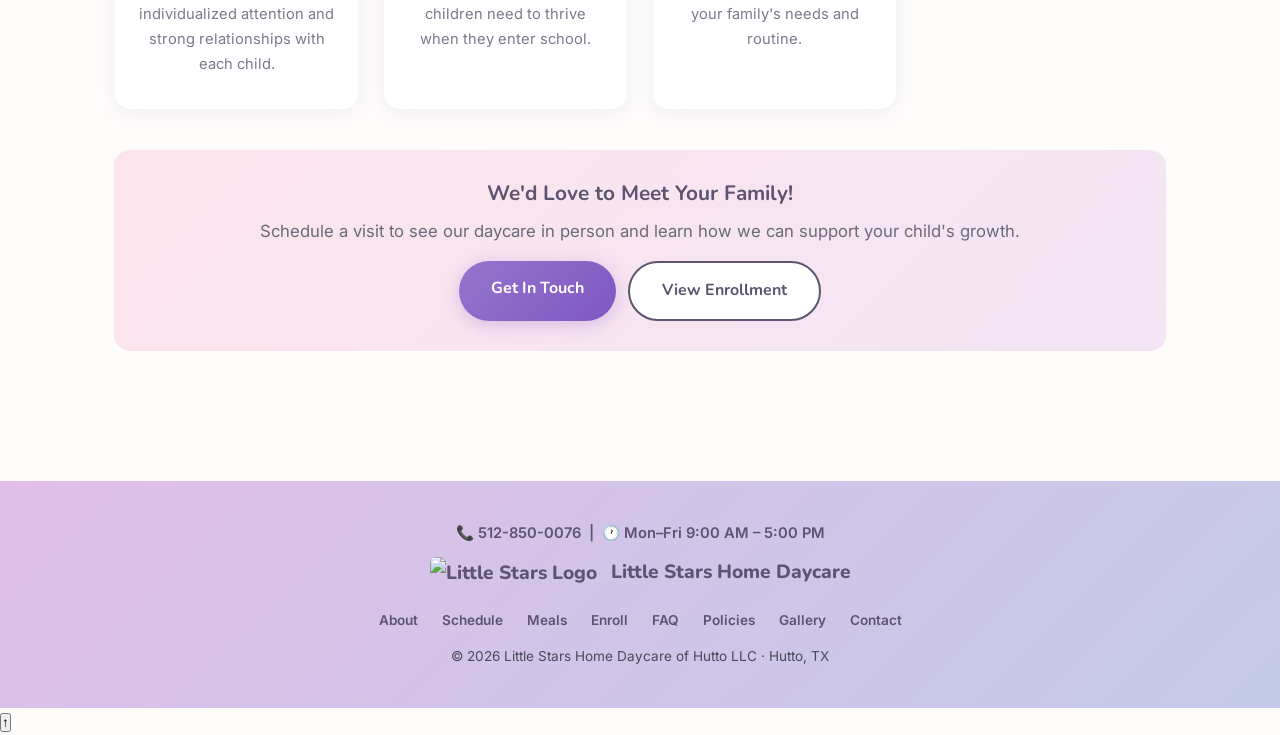
==== commit fac3e17e: "Commented out Summer camp" ====
--- a/about.html
+++ b/about.html
@@ -25,7 +25,7 @@
       <a href="schedule.html">Schedule</a>
       <a href="meals.html">Meals &amp; Snacks</a>
       <!-- <a href="springcamp.html">Spring Camp</a> -->
-      <a href="summercamp.html">Summer Camp</a>
+      <!-- <a href="summercamp.html">Summer Camp</a> -->
       <a href="enrollment.html">Enrollment</a>
       <a href="contact.html">Contact</a>
       <div class="nav-dropdown">
@@ -125,7 +125,7 @@
       <a href="schedule.html">Schedule</a>
       <a href="meals.html">Meals</a>
       <!-- <a href="springcamp.html">Spring Camp</a> -->
-      <a href="summercamp.html">Summer Camp</a>
+      <!-- <a href="summercamp.html">Summer Camp</a> -->
       <a href="enrollment.html">Enroll</a>
       <a href="faq.html">FAQ</a>
       <a href="policies.html">Policies</a>
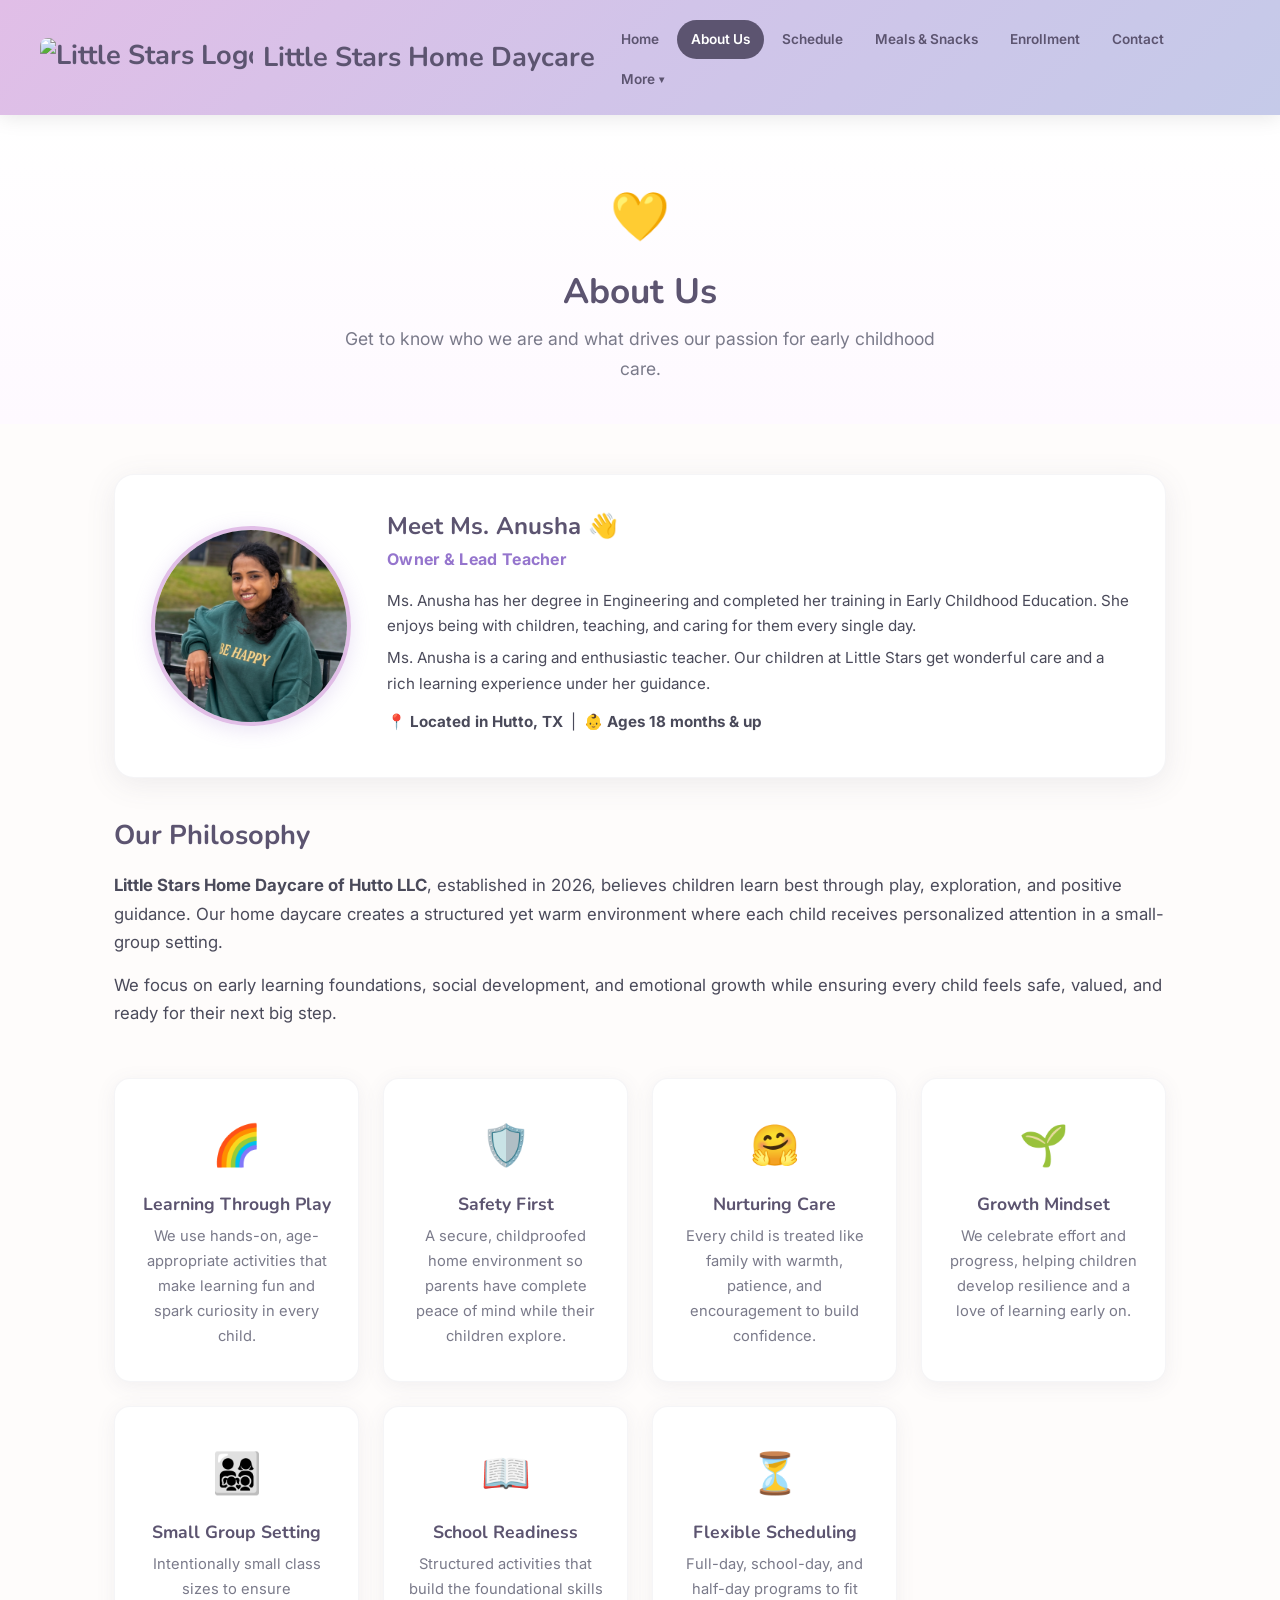
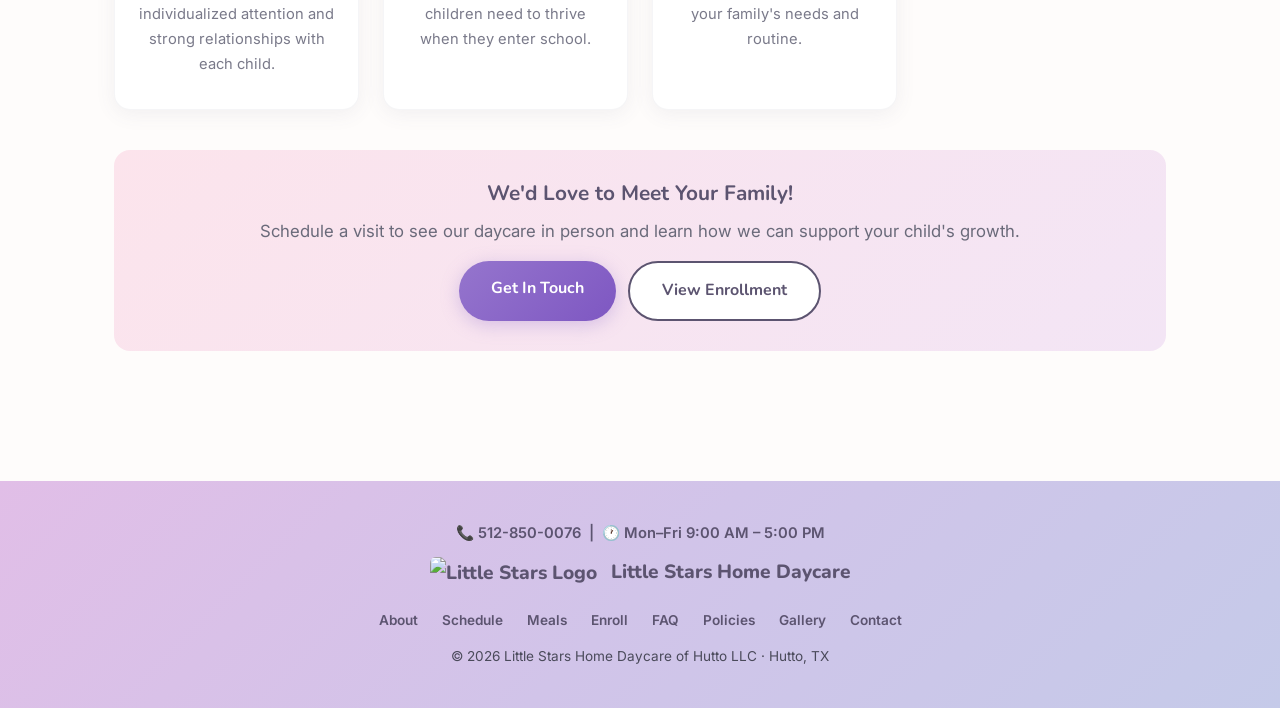
==== commit 3acc06f7: "Added a feature to refresh year" ====
--- a/about.html
+++ b/about.html
@@ -132,7 +132,7 @@
       <a href="gallery.html">Gallery</a>
       <a href="contact.html">Contact</a>
     </div>
-    <div class="footer-copy">&copy; 2026 Little Stars Home Daycare of Hutto LLC &middot; Hutto, TX</div>
+    <div class="footer-copy">&copy; <span class="current-year">2026</span> Little Stars Home Daycare of Hutto LLC &middot; Hutto, TX</div>
   </div>
 </footer>
 
--- a/styles.css
+++ b/styles.css
@@ -606,30 +606,36 @@
 
 /* ===== Contact Form ===== */
 .contact-form {
-  max-width: 600px;
-  margin: 30px auto 0;
+  max-width: 520px;
+  margin: 24px auto 0;
+}
+
+.form-row {
+  display: grid;
+  grid-template-columns: 1fr 1fr;
+  gap: 0 16px;
 }
 
 .form-group {
-  margin-bottom: 20px;
+  margin-bottom: 14px;
 }
 
 .form-group label {
   display: block;
   font-weight: 600;
-  margin-bottom: 6px;
-  color: #5c5470;
-  font-size: 0.95rem;
+  margin-bottom: 4px;
+  color: #5c5470;
+  font-size: 0.85rem;
 }
 
 .form-group input,
 .form-group textarea,
 .form-group select {
   width: 100%;
-  padding: 14px 18px;
+  padding: 10px 14px;
   border: 2px solid #e8e0f0;
-  border-radius: 12px;
-  font-size: 1rem;
+  border-radius: 10px;
+  font-size: 0.9rem;
   font-family: 'Inter', 'Segoe UI', sans-serif;
   color: #4a4a5a;
   transition: border-color 0.3s ease, box-shadow 0.3s ease;
@@ -646,7 +652,13 @@
 
 .form-group textarea {
   resize: vertical;
-  min-height: 120px;
+  min-height: 100px;
+}
+
+@media (max-width: 768px) {
+  .form-row {
+    grid-template-columns: 1fr;
+  }
 }
 
 /* ===== Contact Info Cards ===== */
@@ -1753,14 +1765,21 @@
 }
 
 .animate-in {
-  animation: fadeInUp 0.6s ease forwards;
-}
-
-.animate-in:nth-child(2) { animation-delay: 0.1s; }
-.animate-in:nth-child(3) { animation-delay: 0.2s; }
-.animate-in:nth-child(4) { animation-delay: 0.3s; }
-.animate-in:nth-child(5) { animation-delay: 0.4s; }
-.animate-in:nth-child(6) { animation-delay: 0.5s; }
+  opacity: 0;
+  transform: translateY(20px);
+  transition: opacity 0.6s ease, transform 0.6s ease;
+}
+
+.animate-in.visible {
+  opacity: 1;
+  transform: translateY(0);
+}
+
+.animate-in:nth-child(2) { transition-delay: 0.1s; }
+.animate-in:nth-child(3) { transition-delay: 0.2s; }
+.animate-in:nth-child(4) { transition-delay: 0.3s; }
+.animate-in:nth-child(5) { transition-delay: 0.4s; }
+.animate-in:nth-child(6) { transition-delay: 0.5s; }
 
 /* ===== Responsive ===== */
 @media (max-width: 768px) {
@@ -2003,45 +2022,163 @@
 }
 
 /* ===== Testimonials ===== */
+.reviews-heading {
+  max-width: 760px;
+  margin-left: auto;
+  margin-right: auto;
+}
+
+.reviews-summary {
+  display: inline-flex;
+  align-items: center;
+  gap: 10px;
+  margin-top: 14px;
+  padding: 9px 16px;
+  background: #fff;
+  border: 1px solid rgba(92, 84, 112, 0.1);
+  border-radius: 999px;
+  box-shadow: 0 3px 14px rgba(92, 84, 112, 0.08);
+  color: #5c5470;
+  font-size: 0.9rem;
+}
+
+.reviews-summary strong {
+  font-size: 1.05rem;
+}
+
+.reviews-summary .testimonial-stars {
+  margin: 0;
+}
+
 .testimonial-grid {
   display: grid;
-  grid-template-columns: repeat(auto-fit, minmax(280px, 1fr));
+  grid-template-columns: repeat(2, minmax(0, 1fr));
   gap: 24px;
-  margin-top: 10px;
+  max-width: 1100px;
+  margin: 10px auto 0;
 }
 
 .testimonial-card {
+  display: flex;
+  flex-direction: column;
   background: #fff;
-  border-radius: 16px;
-  padding: 30px 28px;
-  box-shadow: 0 4px 20px rgba(92, 84, 112, 0.08);
-  border: 1px solid rgba(92, 84, 112, 0.06);
-  border-top: 4px solid #ce93d8;
-  transition: transform 0.3s ease;
+  border-radius: 18px;
+  padding: 26px;
+  box-shadow: 0 6px 24px rgba(92, 84, 112, 0.09);
+  border: 1px solid rgba(92, 84, 112, 0.09);
+  transition: transform 0.25s ease, box-shadow 0.25s ease;
 }
 
 .testimonial-card:hover {
-  transform: translateY(-3px);
+  transform: translateY(-2px);
+  box-shadow: 0 10px 30px rgba(92, 84, 112, 0.13);
+}
+
+.testimonial-card-header {
+  display: flex;
+  align-items: center;
+  gap: 12px;
+  margin-bottom: 12px;
+}
+
+.reviewer-avatar {
+  display: inline-flex;
+  align-items: center;
+  justify-content: center;
+  flex: 0 0 44px;
+  width: 44px;
+  height: 44px;
+  border-radius: 50%;
+  background: linear-gradient(135deg, #7e57c2, #ce93d8);
+  color: #fff;
+  font-family: 'Nunito', sans-serif;
+  font-size: 0.85rem;
+  font-weight: 800;
 }
 
 .testimonial-stars {
-  font-size: 1rem;
-  letter-spacing: 2px;
-  margin-bottom: 12px;
+  color: #f4a300;
+  font-size: 1.05rem;
+  letter-spacing: 1px;
+  line-height: 1;
+  margin-bottom: 14px;
+}
+
+.testimonial-content {
+  position: relative;
+}
+
+.testimonial-content.is-collapsed {
+  max-height: 10.2rem;
+  overflow: hidden;
+}
+
+.testimonial-content.is-collapsed::after {
+  content: '';
+  position: absolute;
+  right: 0;
+  bottom: 0;
+  left: 0;
+  height: 3.5rem;
+  background: linear-gradient(to bottom, rgba(255, 255, 255, 0), #fff 85%);
+  pointer-events: none;
 }
 
 .testimonial-text {
-  font-size: 1rem;
-  font-style: italic;
+  font-size: 0.97rem;
   color: #5a5a6a;
-  line-height: 1.7;
-  margin-bottom: 16px;
+  line-height: 1.65;
+  margin: 0 0 14px;
 }
 
 .testimonial-author {
   font-weight: 700;
-  font-size: 0.92rem;
-  color: #5c5470;
+  font-size: 0.95rem;
+  color: #5c5470;
+}
+
+.testimonial-source {
+  margin-top: 2px;
+  color: #8a8497;
+  font-size: 0.8rem;
+}
+
+.testimonial-toggle {
+  align-self: flex-start;
+  margin-top: auto;
+  padding: 8px 0 2px;
+  border: 0;
+  background: transparent;
+  color: #6f42c1;
+  font: inherit;
+  font-size: 0.9rem;
+  font-weight: 700;
+  cursor: pointer;
+}
+
+.testimonial-toggle:hover,
+.testimonial-toggle:focus-visible {
+  color: #4f2d91;
+  text-decoration: underline;
+}
+
+@media (max-width: 768px) {
+  .testimonial-grid {
+    grid-template-columns: 1fr;
+    gap: 18px;
+  }
+
+  .testimonial-card {
+    padding: 22px;
+  }
+}
+
+@media (max-width: 480px) {
+  .reviews-summary {
+    gap: 7px;
+    padding: 8px 12px;
+    font-size: 0.8rem;
+  }
 }
 
 /* ===== FAQ Accordion ===== */
@@ -2062,6 +2199,12 @@
 
 .faq-item[open] {
   box-shadow: 0 6px 25px rgba(92, 84, 112, 0.12);
+  border-color: #9575cd;
+}
+
+.faq-item[open] .faq-question {
+  background: rgba(149, 117, 205, 0.06);
+  color: #3d3555;
 }
 
 .faq-question {
@@ -2165,6 +2308,16 @@
   color: #5c5470;
   text-align: center;
   background: #fff;
+}
+
+.gallery-featured {
+  border: 2px solid #e8b931;
+}
+
+.gallery-featured .gallery-caption {
+  background: linear-gradient(135deg, #fff8e1, #fff);
+  color: #b8860b;
+  font-weight: 700;
 }
 
 /* ===== Policy Cards ===== */
@@ -2431,3 +2584,106 @@
     font-size: 11pt;
   }
 }
+
+/* ===== Camp Hero Image with Overlay ===== */
+.camp-hero-image {
+  position: relative;
+  max-width: 900px;
+  margin: 0 auto 30px;
+  padding: 0 20px;
+  text-align: center;
+}
+
+.camp-hero-image img {
+  width: 100%;
+  border-radius: 20px;
+  box-shadow: 0 15px 40px rgba(92, 84, 112, 0.15);
+  display: block;
+}
+
+.camp-hero-image::after {
+  content: "";
+  position: absolute;
+  top: 0;
+  left: 20px;
+  right: 20px;
+  bottom: 0;
+  border-radius: 20px;
+  background: linear-gradient(
+    to bottom,
+    rgba(149, 117, 205, 0.1),
+    rgba(92, 84, 112, 0.35)
+  );
+  pointer-events: none;
+}
+
+/* ===== Back to Top Button ===== */
+.back-to-top {
+  position: fixed;
+  bottom: 30px;
+  right: 30px;
+  width: 44px;
+  height: 44px;
+  border-radius: 50%;
+  background: #5c5470;
+  color: #fff;
+  border: none;
+  cursor: pointer;
+  font-size: 1.3rem;
+  display: flex;
+  align-items: center;
+  justify-content: center;
+  box-shadow: 0 4px 15px rgba(92, 84, 112, 0.3);
+  opacity: 0;
+  visibility: hidden;
+  transform: translateY(10px);
+  transition: opacity 0.3s ease, visibility 0.3s ease, transform 0.3s ease, background 0.3s ease;
+  z-index: 999;
+}
+
+.back-to-top.visible {
+  opacity: 1;
+  visibility: visible;
+  transform: translateY(0);
+}
+
+.back-to-top:hover {
+  background: #9575cd;
+}
+
+/* ===== Dual Announcement Banners ===== */
+.banner-row {
+  display: flex;
+}
+
+.banner-row .announcement-banner {
+  flex: 1;
+  border-right: 1px solid rgba(255, 255, 255, 0.2);
+}
+
+.banner-row .announcement-banner:last-child {
+  border-right: none;
+}
+
+@media (max-width: 768px) {
+  .banner-row {
+    flex-direction: column;
+  }
+
+  .banner-row .announcement-banner {
+    border-right: none;
+    border-bottom: 1px solid rgba(255, 255, 255, 0.15);
+  }
+
+  .banner-row .announcement-banner:last-child {
+    border-bottom: none;
+  }
+
+  .back-to-top {
+    bottom: 20px;
+    right: 20px;
+    width: 40px;
+    height: 40px;
+    font-size: 1.1rem;
+  }
+}
